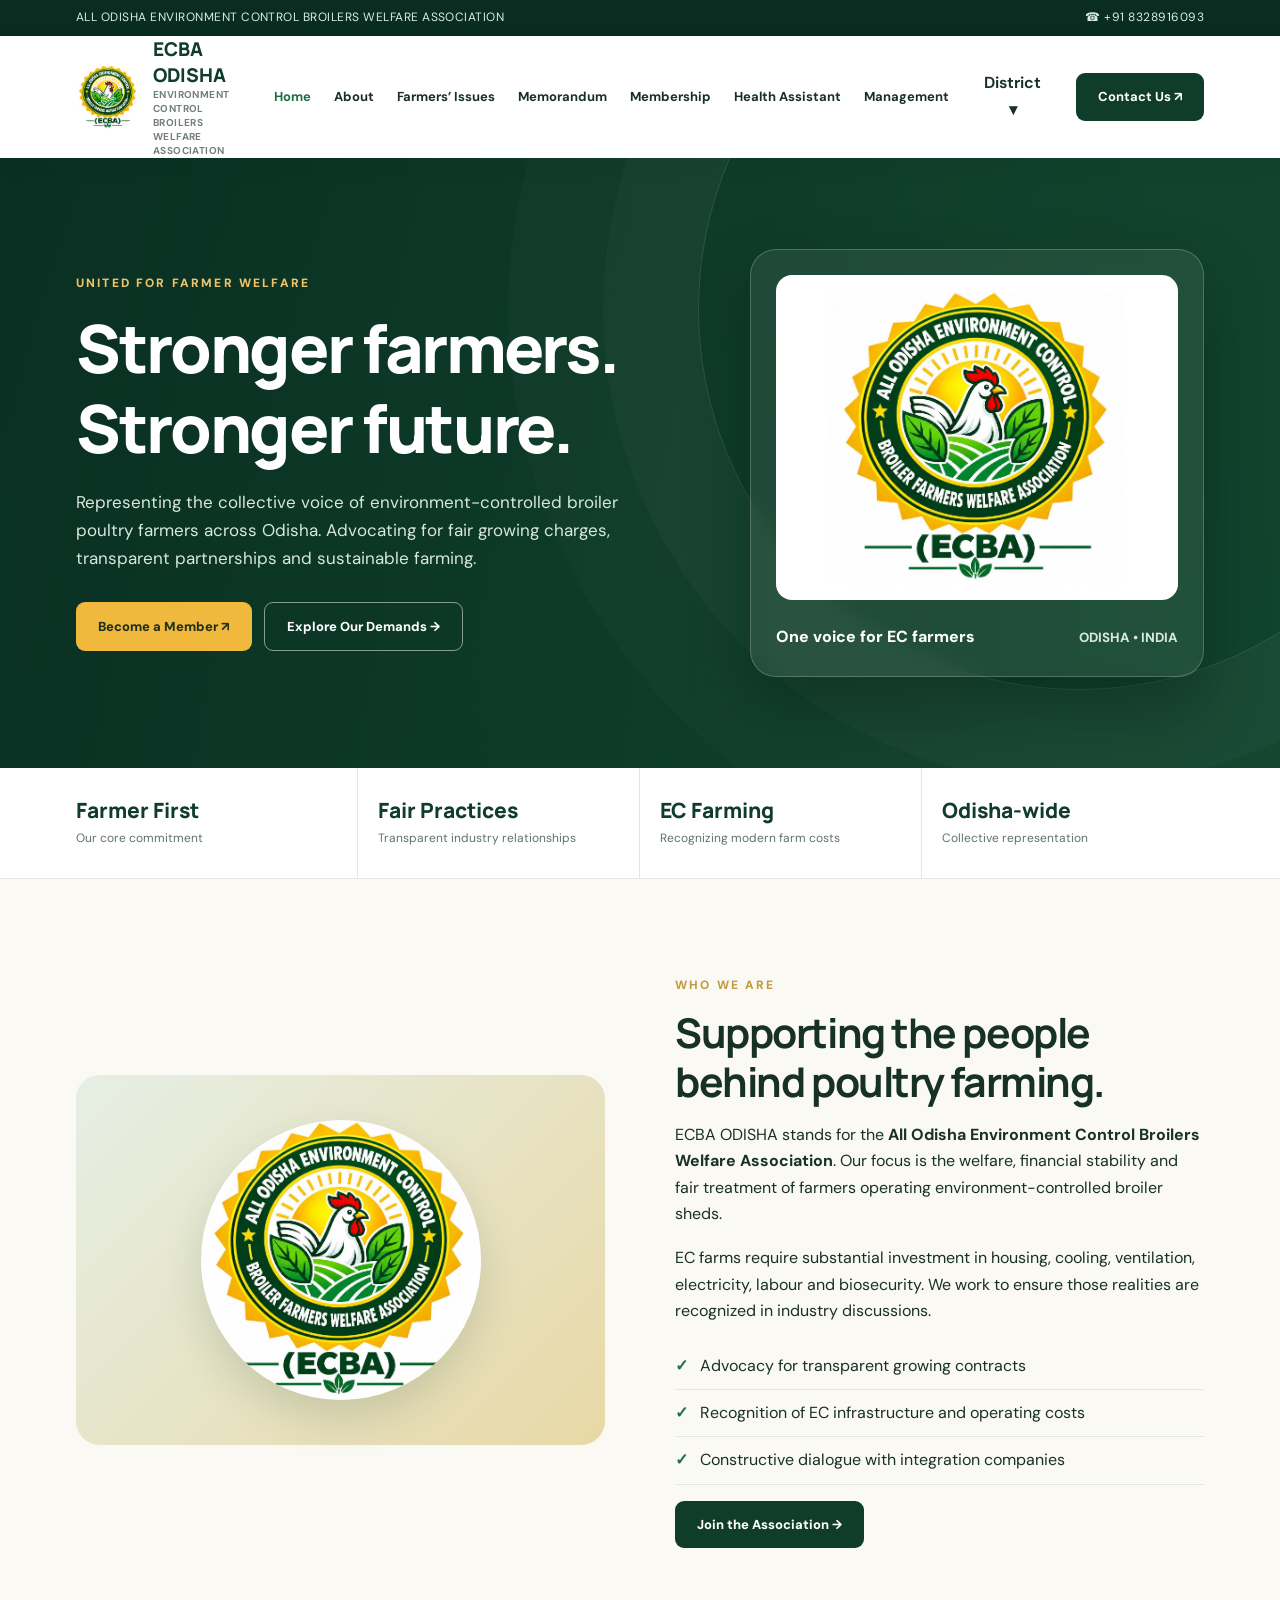
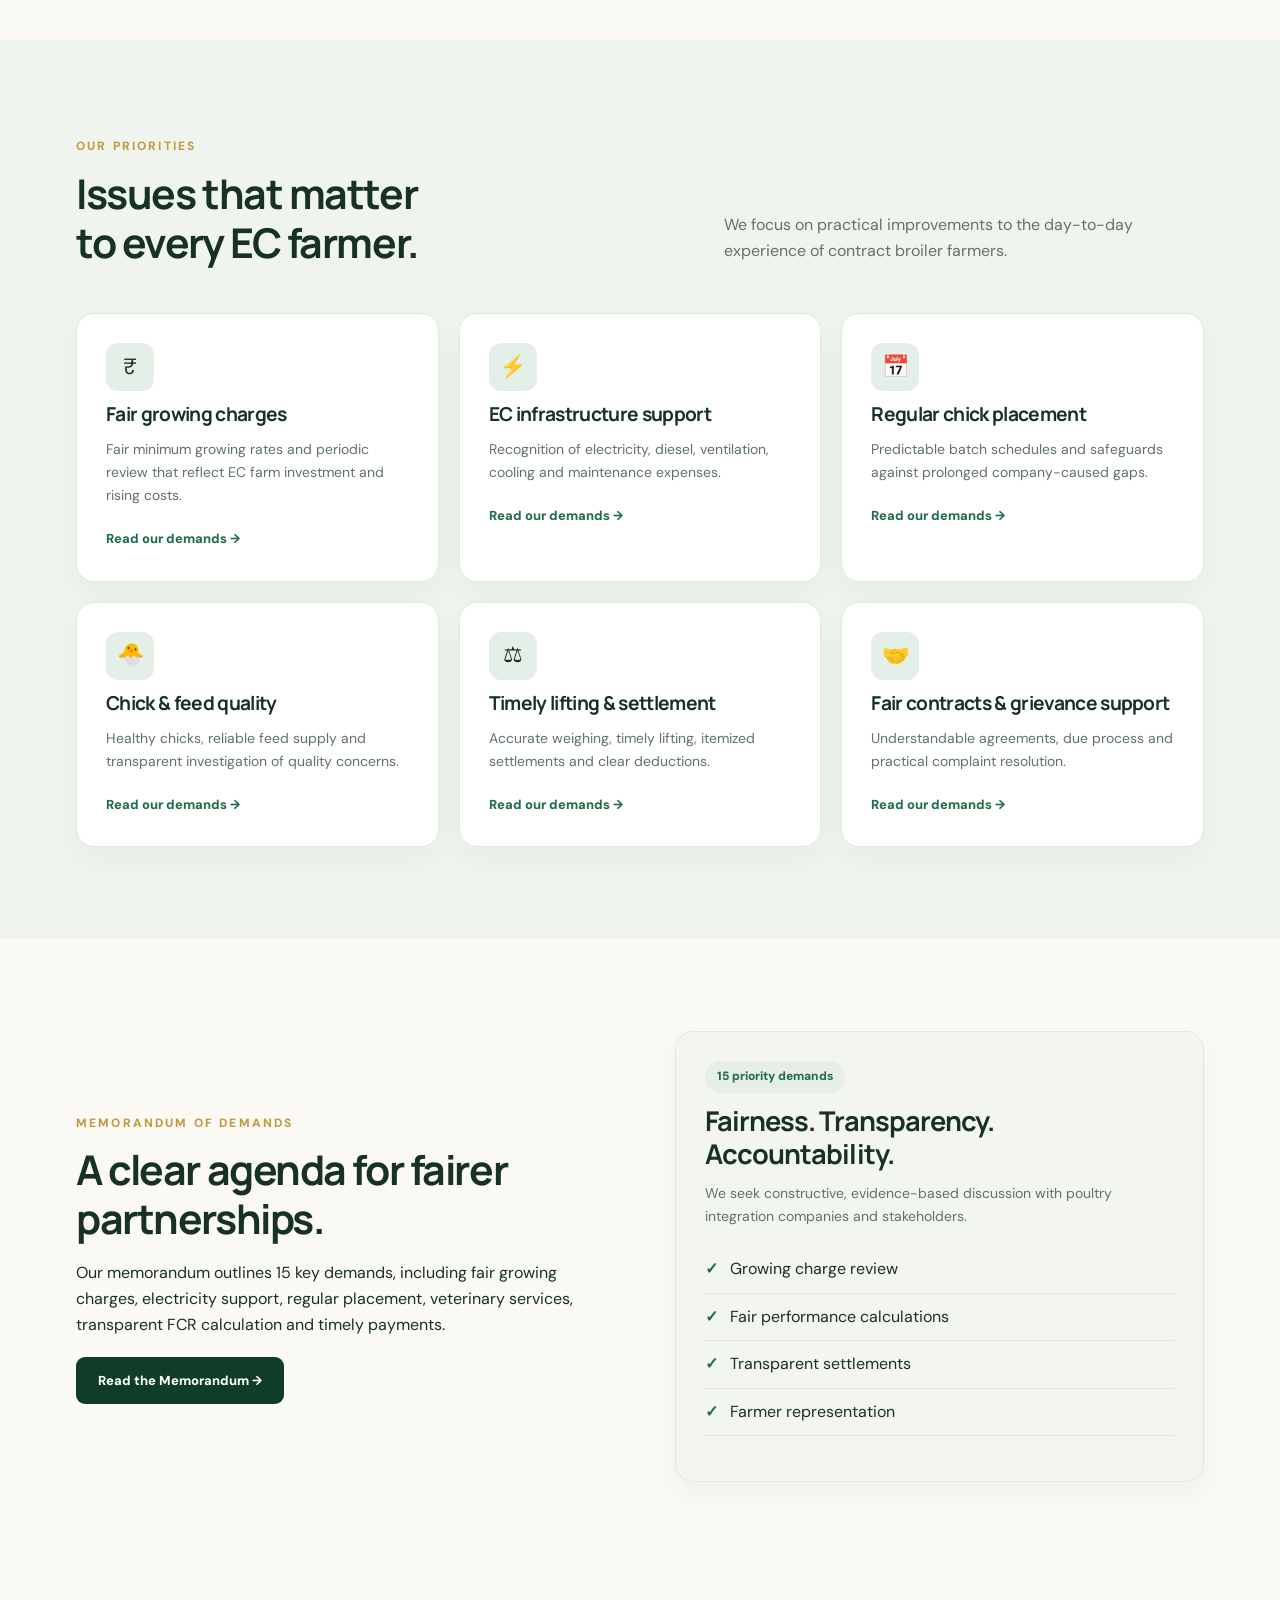
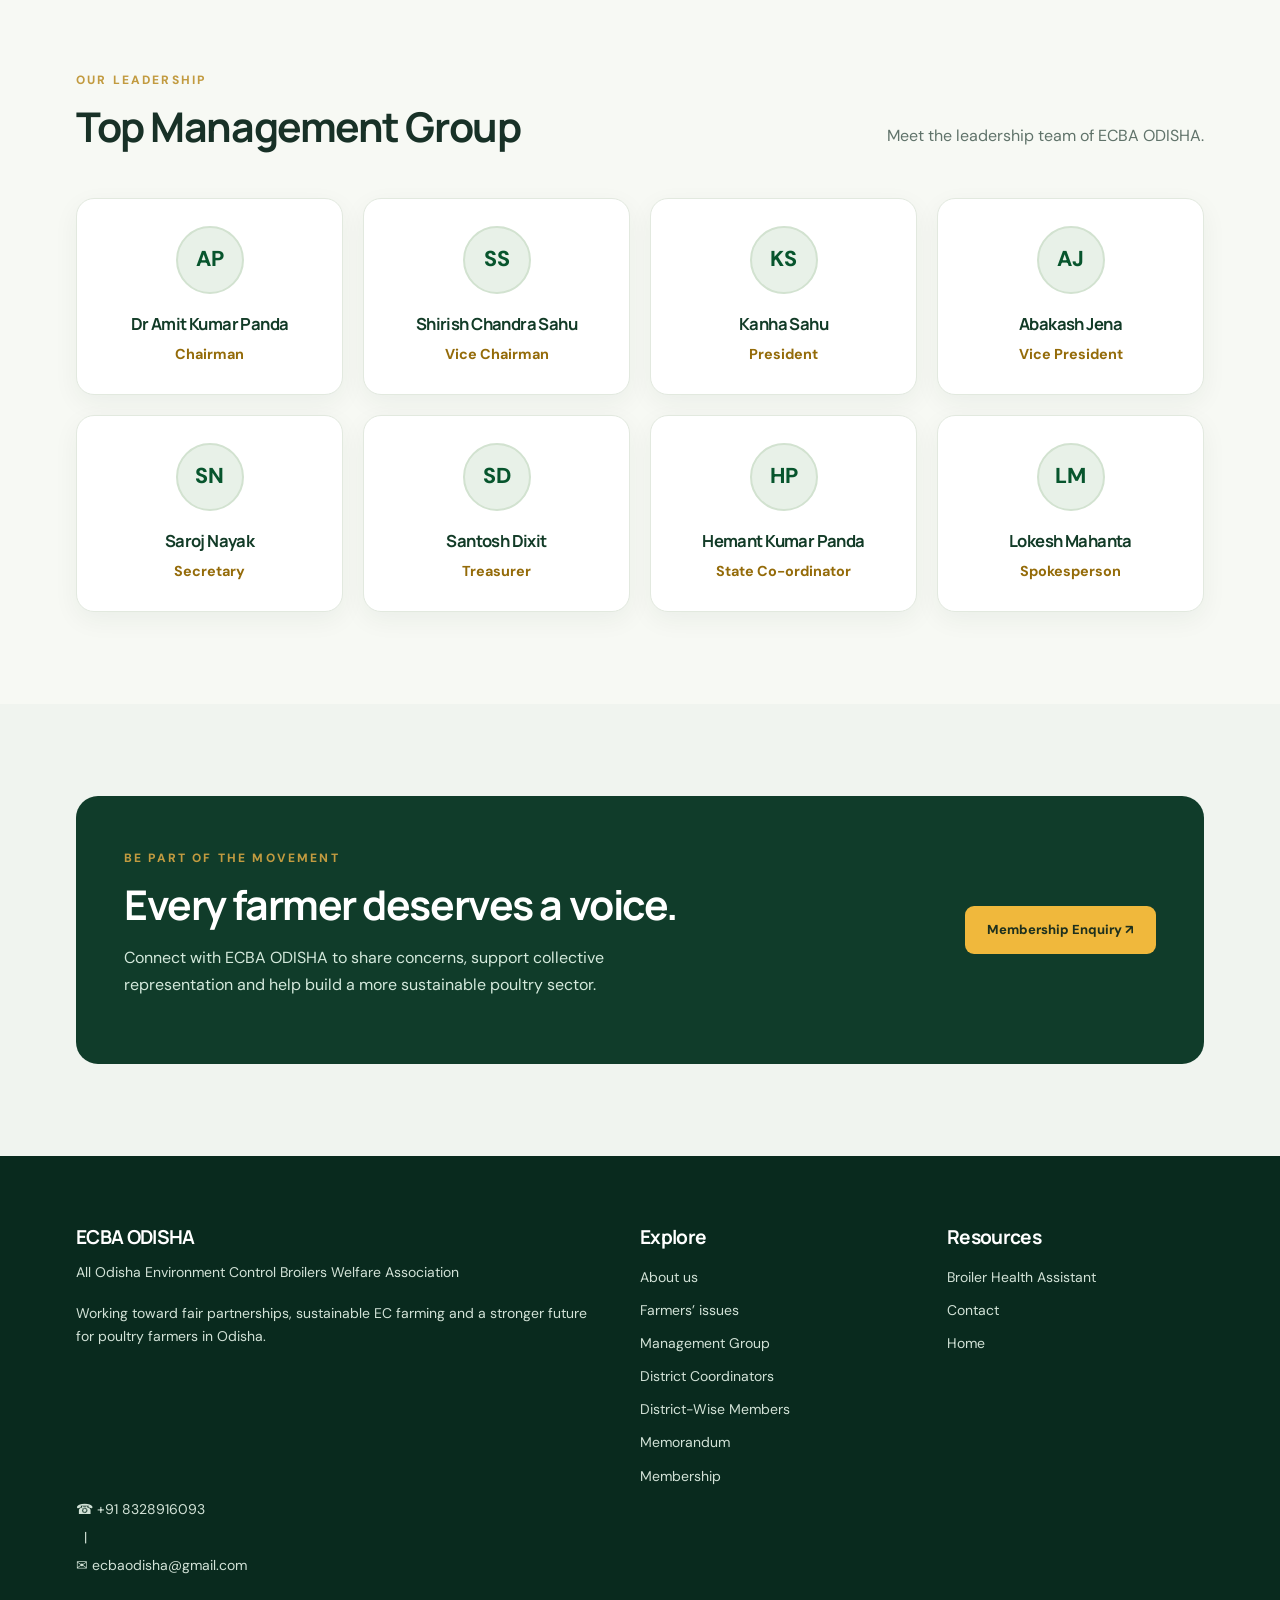
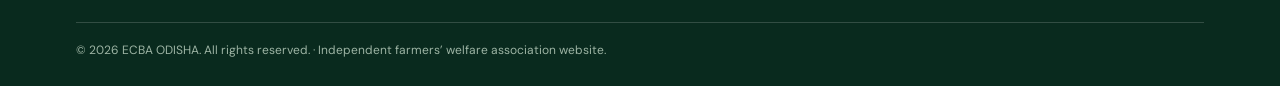
==== index.html @ 02a5a11f "Add files via upload" ====
<!DOCTYPE html><html lang="en"><head><meta charset="UTF-8"><meta name="viewport" content="width=device-width,initial-scale=1"><meta name="description" content="ECBA ODISHA – All Odisha Environment Control Broilers Welfare Association. Supporting environment-controlled broiler farmers across Odisha."><title>Home | ECBA ODISHA</title><link rel="icon" href="ecba-logo.jpg"><link rel="stylesheet" href="style.css"></head><body><div class="topbar"><div class="container"><span>ALL ODISHA ENVIRONMENT CONTROL BROILERS WELFARE ASSOCIATION</span><a href="tel:+918328916093" style="color:inherit;text-decoration:none">☎ +91 8328916093</a></div></div><header class="nav"><div class="container navinner"><a class="brand" href="index.html"><img src="ecba-logo.jpg" alt="ECBA ODISHA official logo"><span><b>ECBA ODISHA</b><small>ENVIRONMENT CONTROL BROILERS<br>WELFARE ASSOCIATION</small></span></a><button class="menu-btn" aria-label="Toggle navigation" aria-expanded="false" onclick="toggleMenu(this)">☰</button><nav class="links" id="navlinks"><a class="active" href="index.html">Home</a><a class="" href="index.html#about">About</a><a class="" href="index.html#issues">Farmers’ Issues</a><a class="" href="memorandum.html">Memorandum</a><a class="" href="member.html">Membership</a><a class="" href="health.html">Health Assistant</a><a href="index.html#management">Management</a><div class="district-menu"><button type="button" class="district-toggle" aria-expanded="false" onclick="this.setAttribute('aria-expanded',this.getAttribute('aria-expanded')==='true'?'false':'true')">District ▾</button><div class="district-submenu"><a href="district-coordinators.html">District Coordinators</a><a href="district-members.html">District-Wise Members</a></div></div><a class="btn btn-green" href="contact.html">Contact Us ↗</a></nav></div></header><main><div class="hero"><div class="container hero-grid"><div><div class="eyebrow">UNITED FOR FARMER WELFARE</div><h1>Stronger farmers.<br>Stronger future.</h1><p>Representing the collective voice of environment-controlled broiler poultry farmers across Odisha. Advocating for fair growing charges, transparent partnerships and sustainable farming.</p><div class="actions"><a class="btn btn-gold" href="member.html">Become a Member ↗</a><a class="btn btn-outline" href="memorandum.html">Explore Our Demands →</a></div></div><div class="hero-card"><img src="ecba-logo.jpg" alt="Official ECBA ODISHA association emblem"><div class="caption"><span>One voice for EC farmers</span><small>ODISHA • INDIA</small></div></div></div></div><div class="stats"><div class="container statsgrid"><div class="stat"><strong>Farmer First</strong><span>Our core commitment</span></div><div class="stat"><strong>Fair Practices</strong><span>Transparent industry relationships</span></div><div class="stat"><strong>EC Farming</strong><span>Recognizing modern farm costs</span></div><div class="stat"><strong>Odisha-wide</strong><span>Collective representation</span></div></div></div><section id="about"><div class="container split"><div class="photo-block"><img src="ecba-logo.jpg" alt="ECBA ODISHA official emblem"></div><div><span class="eyebrow">WHO WE ARE</span><h2>Supporting the people behind poultry farming.</h2><p>ECBA ODISHA stands for the <b>All Odisha Environment Control Broilers Welfare Association</b>. Our focus is the welfare, financial stability and fair treatment of farmers operating environment-controlled broiler sheds.</p><p>EC farms require substantial investment in housing, cooling, ventilation, electricity, labour and biosecurity. We work to ensure those realities are recognized in industry discussions.</p><ul class="checks"><li>Advocacy for transparent growing contracts</li><li>Recognition of EC infrastructure and operating costs</li><li>Constructive dialogue with integration companies</li></ul><a href="member.html" class="btn btn-green">Join the Association →</a></div></div></section><section class="tint" id="issues"><div class="container"><div class="sectionhead"><div><span class="eyebrow">OUR PRIORITIES</span><h2>Issues that matter<br>to every EC farmer.</h2></div><p>We focus on practical improvements to the day-to-day experience of contract broiler farmers.</p></div><div class="grid3"><article class="card"><span class="icon">₹</span><h3>Fair growing charges</h3><p>Fair minimum growing rates and periodic review that reflect EC farm investment and rising costs.</p><a href="memorandum.html">Read our demands →</a></article><article class="card"><span class="icon">⚡</span><h3>EC infrastructure support</h3><p>Recognition of electricity, diesel, ventilation, cooling and maintenance expenses.</p><a href="memorandum.html">Read our demands →</a></article><article class="card"><span class="icon">📅</span><h3>Regular chick placement</h3><p>Predictable batch schedules and safeguards against prolonged company-caused gaps.</p><a href="memorandum.html">Read our demands →</a></article><article class="card"><span class="icon">🐣</span><h3>Chick & feed quality</h3><p>Healthy chicks, reliable feed supply and transparent investigation of quality concerns.</p><a href="memorandum.html">Read our demands →</a></article><article class="card"><span class="icon">⚖</span><h3>Timely lifting & settlement</h3><p>Accurate weighing, timely lifting, itemized settlements and clear deductions.</p><a href="memorandum.html">Read our demands →</a></article><article class="card"><span class="icon">🤝</span><h3>Fair contracts & grievance support</h3><p>Understandable agreements, due process and practical complaint resolution.</p><a href="memorandum.html">Read our demands →</a></article></div></div></section><section><div class="container split"><div><span class="eyebrow">MEMORANDUM OF DEMANDS</span><h2>A clear agenda for fairer partnerships.</h2><p>Our memorandum outlines 15 key demands, including fair growing charges, electricity support, regular placement, veterinary services, transparent FCR calculation and timely payments.</p><a href="memorandum.html" class="btn btn-green">Read the Memorandum →</a></div><div class="card" style="background:#f3f6ee"><span class="pill">15 priority demands</span><h3 style="font-size:1.7rem">Fairness. Transparency. Accountability.</h3><p>We seek constructive, evidence-based discussion with poultry integration companies and stakeholders.</p><ul class="checks"><li>Growing charge review</li><li>Fair performance calculations</li><li>Transparent settlements</li><li>Farmer representation</li></ul></div></div></section><section id="management" class="management-section"><div class="container"><div class="sectionhead"><div><span class="eyebrow">OUR LEADERSHIP</span><h2>Top Management Group</h2></div><p>Meet the leadership team of ECBA ODISHA.</p></div><div class="management-grid"><article class="leader-card"><div class="leader-avatar" aria-hidden="true">AP</div><h3>Dr Amit Kumar Panda</h3><p>Chairman</p></article><article class="leader-card"><div class="leader-avatar" aria-hidden="true">SS</div><h3>Shirish Chandra Sahu</h3><p>Vice Chairman</p></article><article class="leader-card"><div class="leader-avatar" aria-hidden="true">KS</div><h3>Kanha Sahu</h3><p>President</p></article><article class="leader-card"><div class="leader-avatar" aria-hidden="true">AJ</div><h3>Abakash Jena</h3><p>Vice President</p></article><article class="leader-card"><div class="leader-avatar" aria-hidden="true">SN</div><h3>Saroj Nayak</h3><p>Secretary</p></article><article class="leader-card"><div class="leader-avatar" aria-hidden="true">SD</div><h3>Santosh Dixit</h3><p>Treasurer</p></article><article class="leader-card"><div class="leader-avatar" aria-hidden="true">HP</div><h3>Hemant Kumar Panda</h3><p>State Co-ordinator</p></article><article class="leader-card"><div class="leader-avatar" aria-hidden="true">LM</div><h3>Lokesh Mahanta</h3><p>Spokesperson</p></article></div></div></section><section class="tint"><div class="container"><div class="banner"><div><span class="eyebrow">BE PART OF THE MOVEMENT</span><h2>Every farmer deserves a voice.</h2><p>Connect with ECBA ODISHA to share concerns, support collective representation and help build a more sustainable poultry sector.</p></div><a class="btn btn-gold" href="member.html">Membership Enquiry ↗</a></div></div></section></main><footer class="footer"><div class="container"><div class="footergrid"><div><h3>ECBA ODISHA</h3><p>All Odisha Environment Control Broilers Welfare Association</p><p>Working toward fair partnerships, sustainable EC farming and a stronger future for poultry farmers in Odisha.</p></div><div><h3>Explore</h3><a href="index.html#about">About us</a><a href="index.html#issues">Farmers’ issues</a><a href="index.html#management">Management Group</a><a href="district-coordinators.html">District Coordinators</a><a href="district-members.html">District-Wise Members</a><a href="memorandum.html">Memorandum</a><a href="member.html">Membership</a></div><div><h3>Resources</h3><a href="health.html">Broiler Health Assistant</a><a href="contact.html">Contact</a><a href="index.html">Home</a></div></div><p><a href="tel:+918328916093" style="color:inherit">☎ +91 8328916093</a> &nbsp; | &nbsp; <a href="mailto:ecbaodisha@gmail.com" style="color:inherit">✉ ecbaodisha@gmail.com</a></p><div class="footbottom">© 2026 ECBA ODISHA. All rights reserved. · Independent farmers’ welfare association website.</div></div></footer><script src="script.js"></script></body></html>
---- style.css ----
@import url('https://fonts.googleapis.com/css2?family=DM+Sans:wght@400;500;600;700&family=Manrope:wght@400;500;600;700;800&display=swap');
:root{--forest:#103c2a;--deep:#092d20;--green:#216d48;--lime:#e4f0e7;--gold:#f0b83c;--cream:#faf9f4;--ink:#183127;--muted:#60736a;--border:#e0e8e0;--white:#fff;--radius:18px}*{box-sizing:border-box}html{scroll-behavior:smooth}body{margin:0;color:var(--ink);background:var(--cream);font-family:'DM Sans',sans-serif;line-height:1.65}h1,h2,h3,h4{font-family:Manrope,sans-serif;line-height:1.2;letter-spacing:-.035em}h1{font-size:clamp(2.5rem,5.2vw,4.9rem);margin:14px 0 20px;font-weight:800}h2{font-size:clamp(2rem,3.2vw,3.1rem);margin:10px 0 16px}h3{font-size:1.2rem;margin:12px 0}p{margin:0 0 18px}a{color:inherit;text-decoration:none}button,input,textarea,select{font:inherit}button{cursor:pointer}.container{max-width:1180px;margin:auto;padding:0 26px}.topbar{background:var(--deep);color:#d8eee0;font-size:12px;letter-spacing:.04em}.topbar .container{display:flex;justify-content:space-between;padding-top:8px;padding-bottom:8px;gap:12px}.nav{background:#fff;position:sticky;top:0;z-index:10;box-shadow:0 5px 22px #0e392310}.navinner{display:flex;align-items:center;justify-content:space-between;gap:20px;min-height:86px}.brand{display:flex;align-items:center;gap:13px;min-width:0}.brand img{width:64px;height:64px;object-fit:contain;border-radius:50%}.brand b{display:block;color:var(--forest);font:800 19px Manrope}.brand small{display:block;color:#728178;font-size:10px;line-height:1.4;max-width:240px;font-weight:700;letter-spacing:.04em}.links{display:flex;align-items:center;gap:23px}.links a{font-size:13px;font-weight:700;white-space:nowrap}.links a:hover,.links a.active{color:var(--green)}.btn{border:0;display:inline-flex;align-items:center;justify-content:center;gap:9px;padding:13px 22px;border-radius:9px;font-weight:800;font-size:13px;transition:transform .2s,background .2s}.btn:hover{transform:translateY(-2px)}.btn-gold{background:var(--gold);color:#1e301e}.btn-green{background:var(--forest);color:#fff}.btn-outline{border:1px solid #ffffff80;color:#fff;background:transparent}.btn-light{background:white;color:var(--forest)}.menu-btn{display:none;border:1px solid var(--border);background:#fff;border-radius:8px;padding:7px 11px;font-size:22px}.hero{background:linear-gradient(115deg,#092f22ee,#0e422de8),radial-gradient(circle at 90% 0%,#477d44,#082a20);color:#fff;position:relative;overflow:hidden}.hero:after{content:'';position:absolute;right:-180px;top:-230px;width:760px;height:760px;border:1px solid #ffffff21;border-radius:50%;box-shadow:0 0 0 95px #ffffff06,0 0 0 190px #ffffff04}.hero-grid{display:grid;grid-template-columns:1.15fr .85fr;gap:60px;align-items:center;min-height:610px;padding-top:80px;padding-bottom:80px;position:relative;z-index:1}.eyebrow{font-weight:800;font-size:12px;letter-spacing:.18em;text-transform:uppercase;color:#c29b40}.hero .eyebrow{color:#eec56c}.hero p{color:#d7e8de;max-width:560px;font-size:17px}.actions{display:flex;gap:12px;flex-wrap:wrap;margin-top:30px}.hero-card{background:#ffffff12;border:1px solid #ffffff36;border-radius:26px;padding:25px;backdrop-filter:blur(8px);box-shadow:0 30px 60px #061f1766}.hero-card img{width:100%;height:325px;object-fit:contain;background:#fff;border-radius:16px;padding:15px}.hero-card .caption{display:flex;justify-content:space-between;align-items:center;margin-top:16px;font-weight:800}.hero-card small{color:#d6e8da}.stats{background:#fff;border-bottom:1px solid var(--border)}.statsgrid{display:grid;grid-template-columns:repeat(4,1fr)}.stat{padding:28px 20px;border-right:1px solid var(--border)}.stat:first-child{padding-left:0}.stat:last-child{border:0}.stat strong{display:block;font:800 21px Manrope;color:var(--forest)}.stat span{font-size:12px;color:var(--muted)}section{padding:92px 0}.sectionhead{display:flex;align-items:end;justify-content:space-between;gap:30px;margin-bottom:30px}.sectionhead p{max-width:480px;color:var(--muted)}.grid3{display:grid;grid-template-columns:repeat(3,1fr);gap:20px}.card{background:#fff;border:1px solid var(--border);border-radius:var(--radius);padding:29px;box-shadow:0 12px 30px #0d39210a}.card .icon{display:inline-grid;place-items:center;width:48px;height:48px;background:var(--lime);border-radius:12px;font-size:22px}.card p{color:var(--muted);font-size:14px}.card a{font-weight:800;color:var(--green);font-size:13px}.tint{background:#f0f4ef}.split{display:grid;grid-template-columns:1fr 1fr;align-items:center;gap:70px}.photo-block{background:linear-gradient(135deg,#e6efe5,#e8d8a6);padding:32px;border-radius:24px;min-height:370px;display:grid;place-items:center}.photo-block img{width:280px;max-width:100%;border-radius:50%;box-shadow:0 18px 40px #133c2526}.checks{list-style:none;padding:0}.checks li{padding:10px 0;border-bottom:1px solid var(--border)}.checks li:before{content:'✓';color:var(--green);font-weight:900;margin-right:12px}.banner{background:var(--forest);color:white;border-radius:22px;padding:48px;display:flex;justify-content:space-between;align-items:center;gap:30px}.banner p{color:#d4e9dc;max-width:590px}.page-hero{background:var(--deep);color:white;padding:72px 0}.page-hero h1{font-size:clamp(2.3rem,4vw,3.8rem)}.page-hero p{color:#cbded2;max-width:740px}.form-grid{display:grid;grid-template-columns:repeat(2,1fr);gap:18px}.field{display:flex;flex-direction:column;gap:6px}.field.full{grid-column:1/-1}label{font-size:13px;font-weight:800;color:var(--forest)}input,select,textarea{border:1px solid #cbd9d0;border-radius:9px;background:#fff;padding:12px 13px;width:100%;color:var(--ink)}input:focus,select:focus,textarea:focus{outline:2px solid #a8cfb2;outline-offset:1px}textarea{min-height:130px;resize:vertical}.note{font-size:13px;color:var(--muted);padding:15px;background:#f1f5ee;border-left:3px solid var(--green);border-radius:6px}.footer{background:#092a1e;color:#d2e2d7;padding:58px 0 25px}.footergrid{display:grid;grid-template-columns:2fr 1fr 1fr;gap:50px}.footer h3{color:#fff}.footer a{display:block;padding:5px 0;font-size:14px}.footer p{font-size:14px}.footbottom{border-top:1px solid #ffffff2a;margin-top:40px;padding-top:18px;font-size:12px;color:#9db4a4}.pill{display:inline-block;padding:6px 12px;border-radius:30px;background:#e5efe5;color:var(--green);font-weight:800;font-size:12px}.memorandum-item{border-bottom:1px solid var(--border);padding:20px 0}.memorandum-item h3{margin:0 0 7px}.memorandum-item p{margin:0;color:var(--muted)}.lang-switch{display:flex;gap:8px;margin-bottom:20px}.lang-switch button{border:1px solid var(--border);border-radius:8px;padding:9px 15px;background:white;font-weight:800}.lang-switch button.selected{background:var(--forest);color:white}.answer{padding:22px;background:#eef6ef;border-radius:12px;border-left:4px solid var(--green);margin-top:20px;display:none}.answer.show{display:block}.hidden{display:none!important}@media(max-width:980px){.links{display:none;position:absolute;top:86px;left:0;right:0;background:white;padding:22px 26px;box-shadow:0 20px 30px #0002;flex-direction:column;align-items:stretch}.links.open{display:flex}.menu-btn{display:block}.hero-grid{gap:25px}.hero-card img{height:260px}.grid3{grid-template-columns:repeat(2,1fr)}}@media(max-width:700px){.container{padding:0 19px}.topbar .container{font-size:10px}.brand img{width:52px;height:52px}.brand b{font-size:17px}.brand small{font-size:8px}.navinner{min-height:74px}.links{top:74px}.hero-grid,.split{grid-template-columns:1fr}.hero-grid{padding-top:55px;padding-bottom:55px}.hero-card{max-width:390px}.hero-card img{height:250px}.statsgrid,.grid3,.footergrid,.form-grid{grid-template-columns:1fr}.stat{border-right:0;border-bottom:1px solid var(--border);padding-left:0}.sectionhead{display:block}section{padding:62px 0}.banner{display:block;padding:30px}.banner .btn{margin-top:14px}.field.full{grid-column:auto}.footergrid{gap:20px}}

/* ECBA ODISHA Management Group */
.management-section{background:#f7f9f4}.management-grid{display:grid;grid-template-columns:repeat(4,minmax(0,1fr));gap:20px}.leader-card{background:#fff;border:1px solid #e2e9df;border-radius:18px;padding:27px 17px;text-align:center;box-shadow:0 8px 26px rgba(0,55,28,.055);transition:transform .2s,box-shadow .2s}.leader-card:hover{transform:translateY(-4px);box-shadow:0 14px 32px rgba(0,55,28,.11)}.leader-avatar{height:68px;width:68px;display:grid;place-items:center;margin:0 auto 18px;border-radius:50%;background:#e8f1e8;color:#07552d;font-weight:800;font-size:1.35rem;border:2px solid #d2e2d0}.leader-card h3{font-size:1.04rem;margin:0 0 8px;line-height:1.4;color:#123b27}.leader-card p{margin:0;color:#946b09;font-size:.9rem;font-weight:700}@media(max-width:900px){.management-grid{grid-template-columns:repeat(2,minmax(0,1fr))}}@media(max-width:520px){.management-grid{grid-template-columns:1fr}.leader-card{padding:20px}}

/* District coordinator directory */
.district-intro{display:flex;justify-content:space-between;align-items:end;gap:24px;margin-bottom:26px}.district-intro p{color:var(--muted)}.district-search{min-width:270px}.district-search label{display:block;margin-bottom:8px}.district-table-wrap{overflow-x:auto;background:#fff;border:1px solid var(--border);border-radius:16px;box-shadow:0 12px 30px #0d39210a}.district-table{width:100%;border-collapse:collapse;min-width:630px;text-align:left}.district-table th{background:#eaf1e9;color:var(--forest);font-size:13px;padding:16px 20px}.district-table td{padding:15px 20px;border-top:1px solid var(--border);font-size:14px}.district-table tbody tr:nth-child(even){background:#f9fbf8}.district-table tbody tr:hover{background:#f0f6ef}.district-table tr[hidden]{display:none}.district-call{color:var(--green);font-weight:800;white-space:nowrap}.district-empty{padding:20px}.leader-photo{width:88px;height:88px;object-fit:cover;object-position:center top;border-radius:50%;border:3px solid #d2e2d0;margin:0 auto 14px;display:block}@media(max-width:700px){.district-intro{display:block}.district-search{min-width:0;width:100%}}

/* District navigation */
.district-menu{position:relative;display:flex;align-items:center}.district-toggle{font:inherit;color:inherit;background:transparent;border:0;padding:10px 12px;cursor:pointer;font-weight:650}.district-submenu{display:none;position:absolute;top:100%;left:0;min-width:225px;z-index:100;background:#fff;border:1px solid #d8e5dc;border-radius:12px;box-shadow:0 12px 28px #102b1b26;padding:8px}.district-menu:hover .district-submenu,.district-menu:focus-within .district-submenu,.district-toggle[aria-expanded="true"]+.district-submenu{display:block}.district-submenu a{display:block!important;padding:11px 13px!important;color:#1b4934!important;white-space:nowrap;border-radius:8px}.district-submenu a:hover{background:#edf5ed}.member-table-wrap{overflow-x:auto;width:100%;margin:12px 0 24px}.member-table{width:100%;border-collapse:collapse;min-width:540px;background:#fff}.member-table th{background:#164c34;color:#fff;text-align:left;font-size:.9rem;padding:13px}.member-table td{padding:12px 13px;border-bottom:1px solid #e3eae5}.member-table tbody tr:nth-child(even){background:#f5f8f5}.member-table a{color:#176546;text-decoration:underline}.district-block{border:1px solid #dce8dd;border-radius:15px;background:white;margin:18px 0;overflow:hidden}.district-block summary{padding:18px 22px;cursor:pointer;font-weight:750;font-size:1.15rem;color:#194c33}.district-block summary span{float:right;font-size:.85rem;color:#577263}.district-block[hidden],.member-row[hidden]{display:none}.directory-controls{display:flex;gap:12px;flex-wrap:wrap;margin:25px 0}.directory-controls label{flex:1;min-width:210px;font-weight:650}.directory-controls input,.directory-controls select{display:block;width:100%;padding:12px;border-radius:9px;border:1px solid #b9cec0;margin-top:7px;font:inherit}.directory-meta{display:flex;gap:15px;flex-wrap:wrap;margin:14px 0;color:#24583b;font-weight:750}.directory-note{font-size:.88rem;color:#566b5e;margin-top:20px}@media(max-width:900px){.district-menu{display:block}.district-submenu{position:static;box-shadow:none;border:0;padding-left:15px;background:transparent}.district-toggle{padding:10px}.district-submenu a{white-space:normal}}
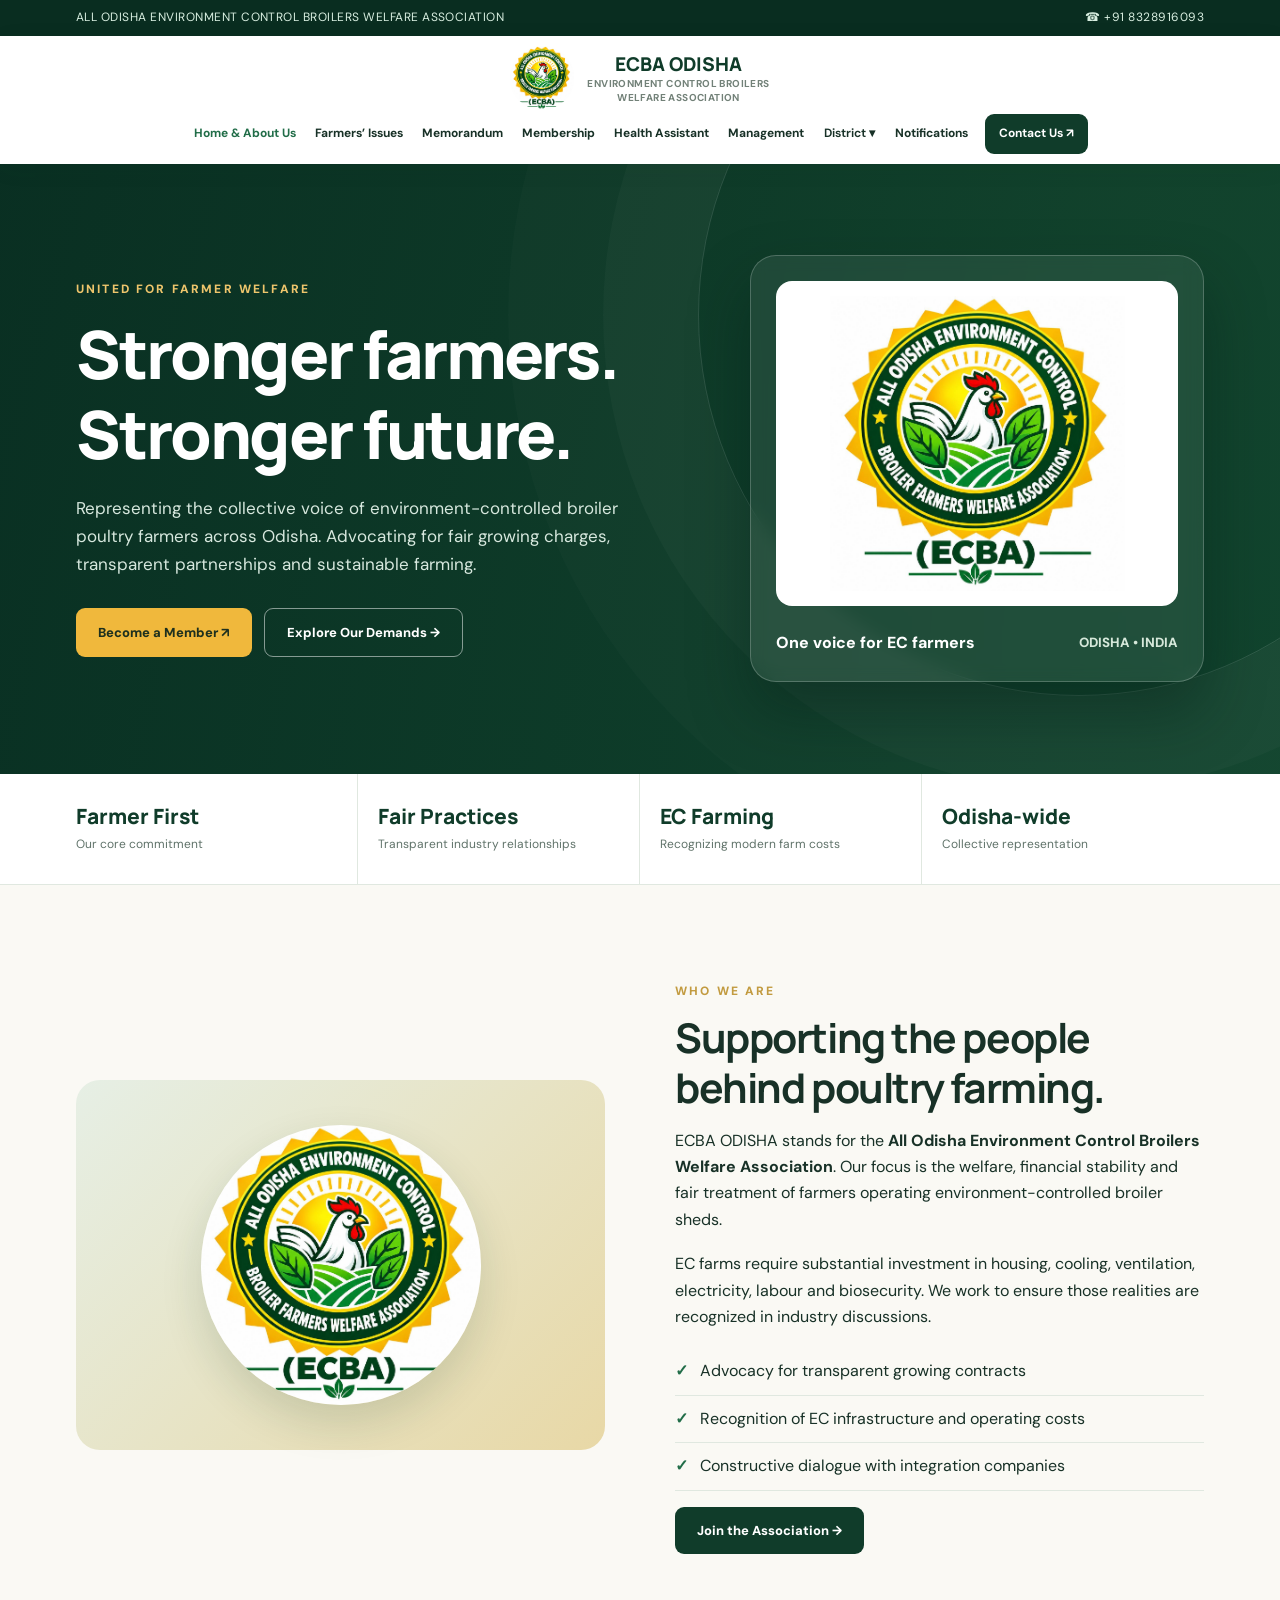
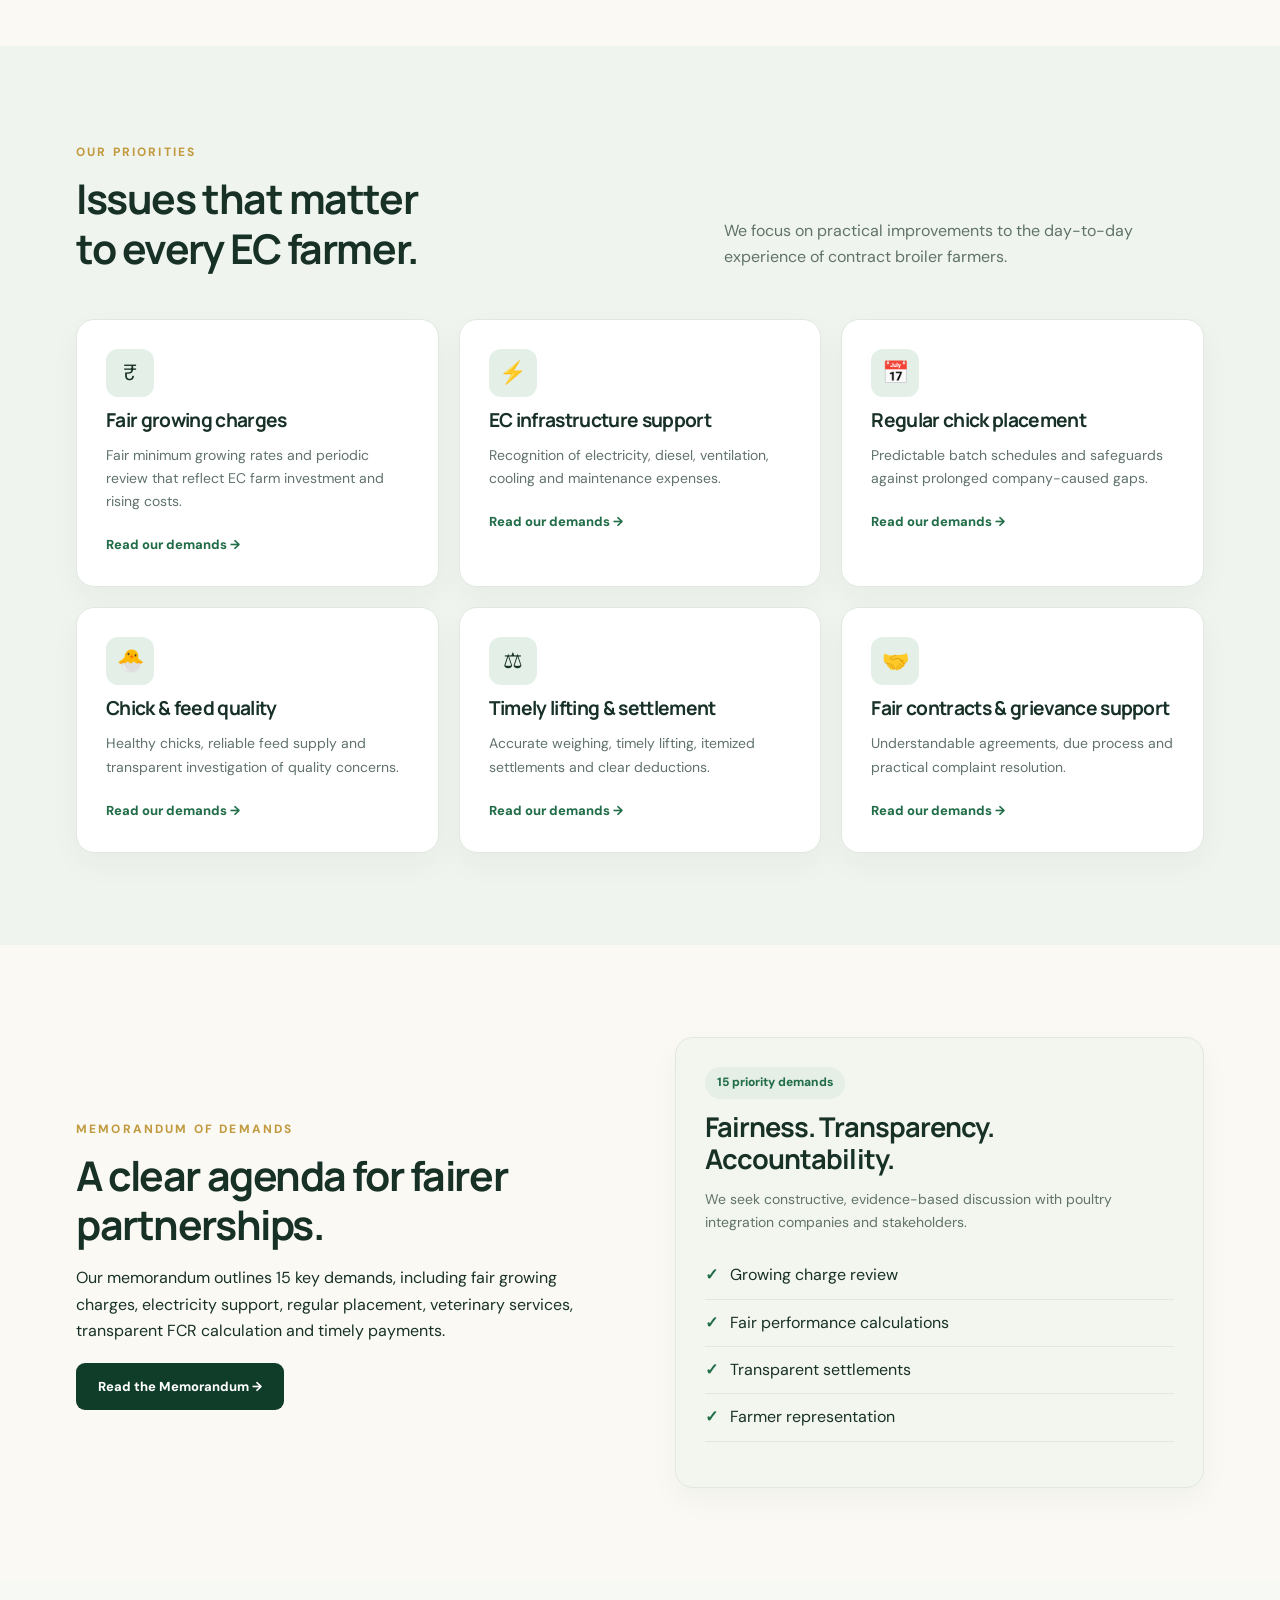
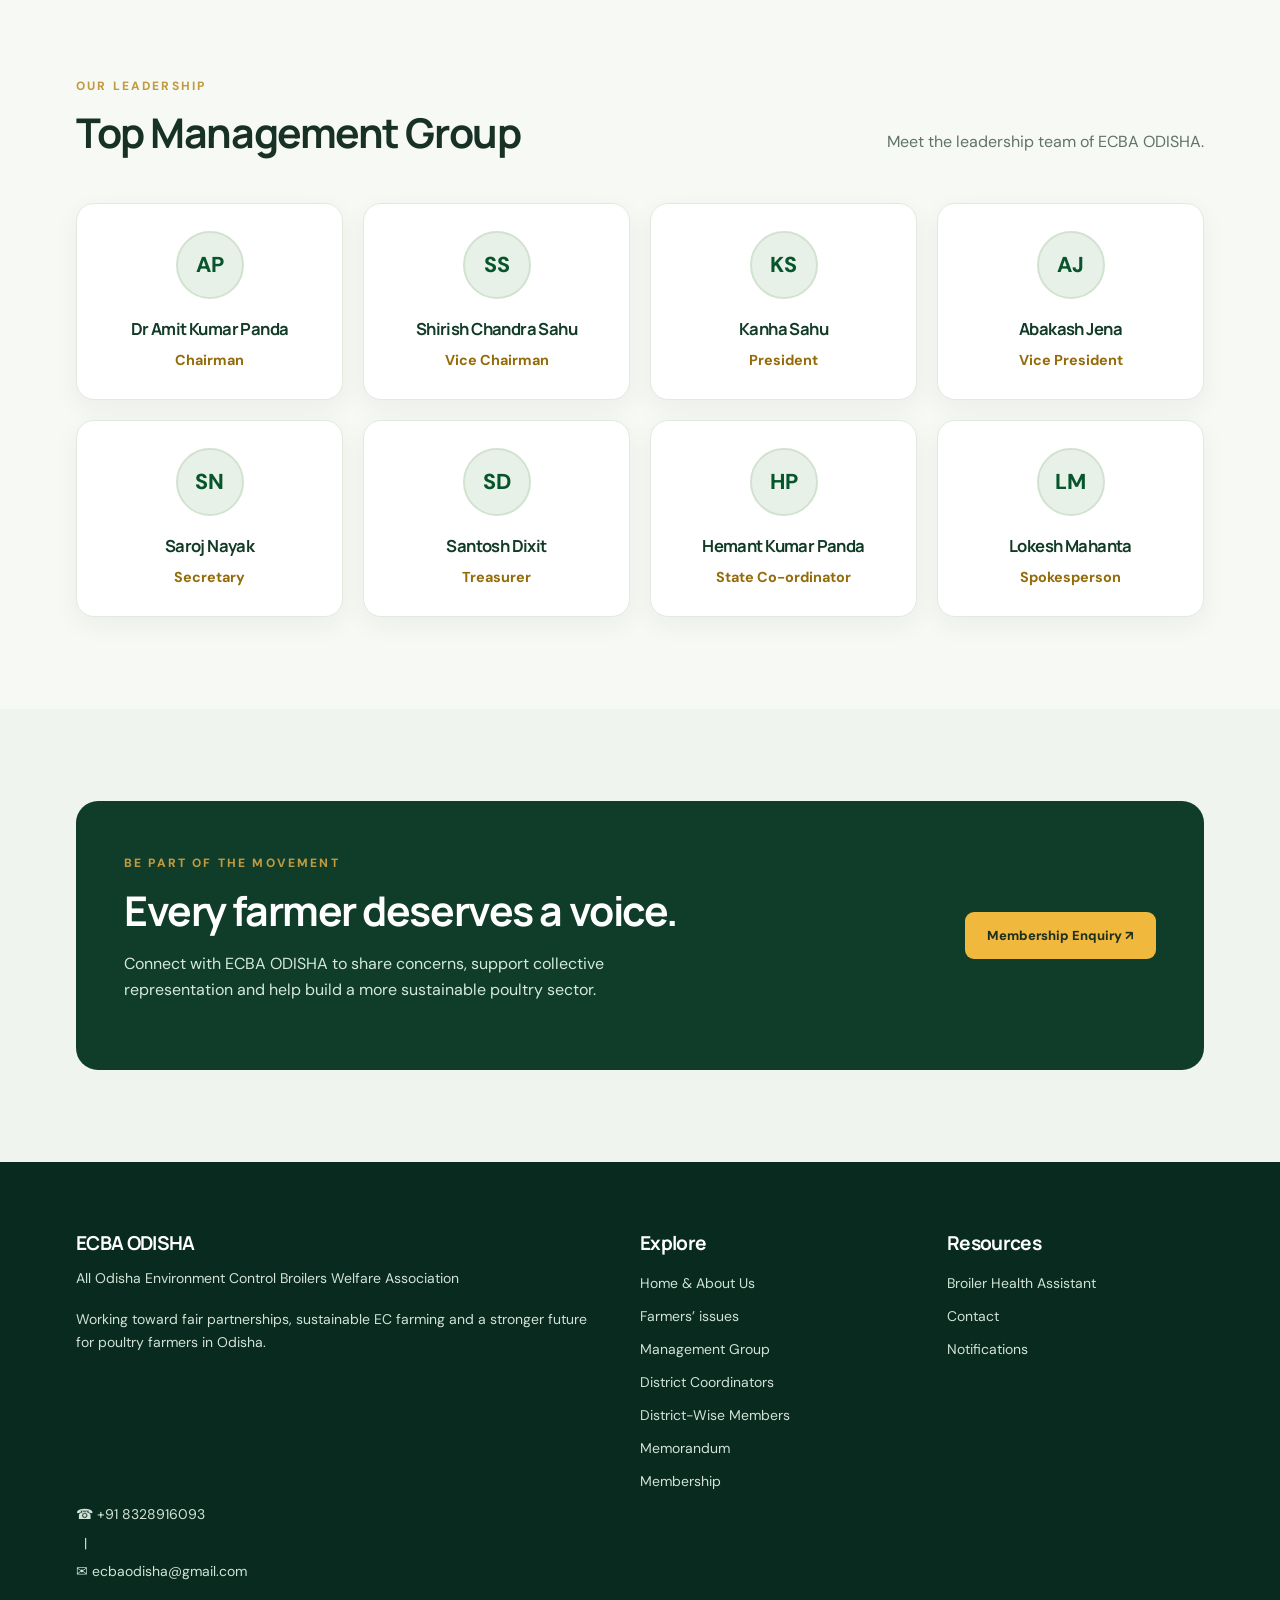
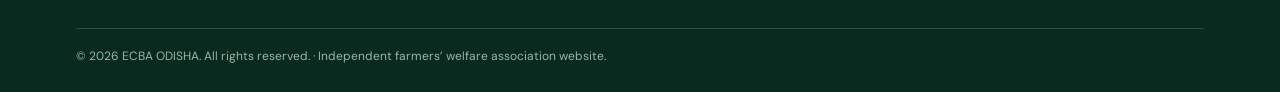
==== commit 8b9d06c8: "Add files via upload" ====
--- a/index.html
+++ b/index.html
@@ -1 +1 @@
-<!DOCTYPE html><html lang="en"><head><meta charset="UTF-8"><meta name="viewport" content="width=device-width,initial-scale=1"><meta name="description" content="ECBA ODISHA – All Odisha Environment Control Broilers Welfare Association. Supporting environment-controlled broiler farmers across Odisha."><title>Home | ECBA ODISHA</title><link rel="icon" href="ecba-logo.jpg"><link rel="stylesheet" href="style.css"></head><body><div class="topbar"><div class="container"><span>ALL ODISHA ENVIRONMENT CONTROL BROILERS WELFARE ASSOCIATION</span><a href="tel:+918328916093" style="color:inherit;text-decoration:none">☎ +91 8328916093</a></div></div><header class="nav"><div class="container navinner"><a class="brand" href="index.html"><img src="ecba-logo.jpg" alt="ECBA ODISHA official logo"><span><b>ECBA ODISHA</b><small>ENVIRONMENT CONTROL BROILERS<br>WELFARE ASSOCIATION</small></span></a><button class="menu-btn" aria-label="Toggle navigation" aria-expanded="false" onclick="toggleMenu(this)">☰</button><nav class="links" id="navlinks"><a class="active" href="index.html">Home</a><a class="" href="index.html#about">About</a><a class="" href="index.html#issues">Farmers’ Issues</a><a class="" href="memorandum.html">Memorandum</a><a class="" href="member.html">Membership</a><a class="" href="health.html">Health Assistant</a><a href="index.html#management">Management</a><div class="district-menu"><button type="button" class="district-toggle" aria-expanded="false" onclick="this.setAttribute('aria-expanded',this.getAttribute('aria-expanded')==='true'?'false':'true')">District ▾</button><div class="district-submenu"><a href="district-coordinators.html">District Coordinators</a><a href="district-members.html">District-Wise Members</a></div></div><a class="btn btn-green" href="contact.html">Contact Us ↗</a></nav></div></header><main><div class="hero"><div class="container hero-grid"><div><div class="eyebrow">UNITED FOR FARMER WELFARE</div><h1>Stronger farmers.<br>Stronger future.</h1><p>Representing the collective voice of environment-controlled broiler poultry farmers across Odisha. Advocating for fair growing charges, transparent partnerships and sustainable farming.</p><div class="actions"><a class="btn btn-gold" href="member.html">Become a Member ↗</a><a class="btn btn-outline" href="memorandum.html">Explore Our Demands →</a></div></div><div class="hero-card"><img src="ecba-logo.jpg" alt="Official ECBA ODISHA association emblem"><div class="caption"><span>One voice for EC farmers</span><small>ODISHA • INDIA</small></div></div></div></div><div class="stats"><div class="container statsgrid"><div class="stat"><strong>Farmer First</strong><span>Our core commitment</span></div><div class="stat"><strong>Fair Practices</strong><span>Transparent industry relationships</span></div><div class="stat"><strong>EC Farming</strong><span>Recognizing modern farm costs</span></div><div class="stat"><strong>Odisha-wide</strong><span>Collective representation</span></div></div></div><section id="about"><div class="container split"><div class="photo-block"><img src="ecba-logo.jpg" alt="ECBA ODISHA official emblem"></div><div><span class="eyebrow">WHO WE ARE</span><h2>Supporting the people behind poultry farming.</h2><p>ECBA ODISHA stands for the <b>All Odisha Environment Control Broilers Welfare Association</b>. Our focus is the welfare, financial stability and fair treatment of farmers operating environment-controlled broiler sheds.</p><p>EC farms require substantial investment in housing, cooling, ventilation, electricity, labour and biosecurity. We work to ensure those realities are recognized in industry discussions.</p><ul class="checks"><li>Advocacy for transparent growing contracts</li><li>Recognition of EC infrastructure and operating costs</li><li>Constructive dialogue with integration companies</li></ul><a href="member.html" class="btn btn-green">Join the Association →</a></div></div></section><section class="tint" id="issues"><div class="container"><div class="sectionhead"><div><span class="eyebrow">OUR PRIORITIES</span><h2>Issues that matter<br>to every EC farmer.</h2></div><p>We focus on practical improvements to the day-to-day experience of contract broiler farmers.</p></div><div class="grid3"><article class="card"><span class="icon">₹</span><h3>Fair growing charges</h3><p>Fair minimum growing rates and periodic review that reflect EC farm investment and rising costs.</p><a href="memorandum.html">Read our demands →</a></article><article class="card"><span class="icon">⚡</span><h3>EC infrastructure support</h3><p>Recognition of electricity, diesel, ventilation, cooling and maintenance expenses.</p><a href="memorandum.html">Read our demands →</a></article><article class="card"><span class="icon">📅</span><h3>Regular chick placement</h3><p>Predictable batch schedules and safeguards against prolonged company-caused gaps.</p><a href="memorandum.html">Read our demands →</a></article><article class="card"><span class="icon">🐣</span><h3>Chick & feed quality</h3><p>Healthy chicks, reliable feed supply and transparent investigation of quality concerns.</p><a href="memorandum.html">Read our demands →</a></article><article class="card"><span class="icon">⚖</span><h3>Timely lifting & settlement</h3><p>Accurate weighing, timely lifting, itemized settlements and clear deductions.</p><a href="memorandum.html">Read our demands →</a></article><article class="card"><span class="icon">🤝</span><h3>Fair contracts & grievance support</h3><p>Understandable agreements, due process and practical complaint resolution.</p><a href="memorandum.html">Read our demands →</a></article></div></div></section><section><div class="container split"><div><span class="eyebrow">MEMORANDUM OF DEMANDS</span><h2>A clear agenda for fairer partnerships.</h2><p>Our memorandum outlines 15 key demands, including fair growing charges, electricity support, regular placement, veterinary services, transparent FCR calculation and timely payments.</p><a href="memorandum.html" class="btn btn-green">Read the Memorandum →</a></div><div class="card" style="background:#f3f6ee"><span class="pill">15 priority demands</span><h3 style="font-size:1.7rem">Fairness. Transparency. Accountability.</h3><p>We seek constructive, evidence-based discussion with poultry integration companies and stakeholders.</p><ul class="checks"><li>Growing charge review</li><li>Fair performance calculations</li><li>Transparent settlements</li><li>Farmer representation</li></ul></div></div></section><section id="management" class="management-section"><div class="container"><div class="sectionhead"><div><span class="eyebrow">OUR LEADERSHIP</span><h2>Top Management Group</h2></div><p>Meet the leadership team of ECBA ODISHA.</p></div><div class="management-grid"><article class="leader-card"><div class="leader-avatar" aria-hidden="true">AP</div><h3>Dr Amit Kumar Panda</h3><p>Chairman</p></article><article class="leader-card"><div class="leader-avatar" aria-hidden="true">SS</div><h3>Shirish Chandra Sahu</h3><p>Vice Chairman</p></article><article class="leader-card"><div class="leader-avatar" aria-hidden="true">KS</div><h3>Kanha Sahu</h3><p>President</p></article><article class="leader-card"><div class="leader-avatar" aria-hidden="true">AJ</div><h3>Abakash Jena</h3><p>Vice President</p></article><article class="leader-card"><div class="leader-avatar" aria-hidden="true">SN</div><h3>Saroj Nayak</h3><p>Secretary</p></article><article class="leader-card"><div class="leader-avatar" aria-hidden="true">SD</div><h3>Santosh Dixit</h3><p>Treasurer</p></article><article class="leader-card"><div class="leader-avatar" aria-hidden="true">HP</div><h3>Hemant Kumar Panda</h3><p>State Co-ordinator</p></article><article class="leader-card"><div class="leader-avatar" aria-hidden="true">LM</div><h3>Lokesh Mahanta</h3><p>Spokesperson</p></article></div></div></section><section class="tint"><div class="container"><div class="banner"><div><span class="eyebrow">BE PART OF THE MOVEMENT</span><h2>Every farmer deserves a voice.</h2><p>Connect with ECBA ODISHA to share concerns, support collective representation and help build a more sustainable poultry sector.</p></div><a class="btn btn-gold" href="member.html">Membership Enquiry ↗</a></div></div></section></main><footer class="footer"><div class="container"><div class="footergrid"><div><h3>ECBA ODISHA</h3><p>All Odisha Environment Control Broilers Welfare Association</p><p>Working toward fair partnerships, sustainable EC farming and a stronger future for poultry farmers in Odisha.</p></div><div><h3>Explore</h3><a href="index.html#about">About us</a><a href="index.html#issues">Farmers’ issues</a><a href="index.html#management">Management Group</a><a href="district-coordinators.html">District Coordinators</a><a href="district-members.html">District-Wise Members</a><a href="memorandum.html">Memorandum</a><a href="member.html">Membership</a></div><div><h3>Resources</h3><a href="health.html">Broiler Health Assistant</a><a href="contact.html">Contact</a><a href="index.html">Home</a></div></div><p><a href="tel:+918328916093" style="color:inherit">☎ +91 8328916093</a> &nbsp; | &nbsp; <a href="mailto:ecbaodisha@gmail.com" style="color:inherit">✉ ecbaodisha@gmail.com</a></p><div class="footbottom">© 2026 ECBA ODISHA. All rights reserved. · Independent farmers’ welfare association website.</div></div></footer><script src="script.js"></script></body></html>+<!DOCTYPE html><html lang="en"><head><meta charset="UTF-8"><meta name="viewport" content="width=device-width,initial-scale=1"><meta name="description" content="ECBA ODISHA – All Odisha Environment Control Broilers Welfare Association. Supporting environment-controlled broiler farmers across Odisha."><title>Home | ECBA ODISHA</title><link rel="icon" href="ecba-logo.jpg"><link rel="stylesheet" href="style.css"></head><body><div class="topbar"><div class="container"><span>ALL ODISHA ENVIRONMENT CONTROL BROILERS WELFARE ASSOCIATION</span><a href="tel:+918328916093" style="color:inherit;text-decoration:none">☎ +91 8328916093</a></div></div><header class="nav"><div class="container navinner"><a class="brand" href="index.html"><img src="ecba-logo.jpg" alt="ECBA ODISHA official logo"><span><b>ECBA ODISHA</b><small>ENVIRONMENT CONTROL BROILERS<br>WELFARE ASSOCIATION</small></span></a><button class="menu-btn" aria-label="Toggle navigation" aria-expanded="false" onclick="toggleMenu(this)">☰</button><nav class="links" id="navlinks"><a class="active" href="index.html">Home &amp; About Us</a><a class="" href="index.html#issues">Farmers’ Issues</a><a class="" href="memorandum.html">Memorandum</a><a class="" href="member.html">Membership</a><a class="" href="health.html">Health Assistant</a><a href="index.html#management">Management</a><div class="district-menu"><button type="button" class="district-toggle" aria-expanded="false" onclick="this.setAttribute('aria-expanded',this.getAttribute('aria-expanded')==='true'?'false':'true')">District ▾</button><div class="district-submenu"><a href="district-coordinators.html">District Coordinators</a><a href="district-members.html">District-Wise Members</a></div></div><a class="" href="notifications.html">Notifications</a><a class="btn btn-green" href="contact.html">Contact Us ↗</a></nav></div></header><main><div class="hero"><div class="container hero-grid"><div><div class="eyebrow">UNITED FOR FARMER WELFARE</div><h1>Stronger farmers.<br>Stronger future.</h1><p>Representing the collective voice of environment-controlled broiler poultry farmers across Odisha. Advocating for fair growing charges, transparent partnerships and sustainable farming.</p><div class="actions"><a class="btn btn-gold" href="member.html">Become a Member ↗</a><a class="btn btn-outline" href="memorandum.html">Explore Our Demands →</a></div></div><div class="hero-card"><img src="ecba-logo.jpg" alt="Official ECBA ODISHA association emblem"><div class="caption"><span>One voice for EC farmers</span><small>ODISHA • INDIA</small></div></div></div></div><div class="stats"><div class="container statsgrid"><div class="stat"><strong>Farmer First</strong><span>Our core commitment</span></div><div class="stat"><strong>Fair Practices</strong><span>Transparent industry relationships</span></div><div class="stat"><strong>EC Farming</strong><span>Recognizing modern farm costs</span></div><div class="stat"><strong>Odisha-wide</strong><span>Collective representation</span></div></div></div><section id="about"><div class="container split"><div class="photo-block"><img src="ecba-logo.jpg" alt="ECBA ODISHA official emblem"></div><div><span class="eyebrow">WHO WE ARE</span><h2>Supporting the people behind poultry farming.</h2><p>ECBA ODISHA stands for the <b>All Odisha Environment Control Broilers Welfare Association</b>. Our focus is the welfare, financial stability and fair treatment of farmers operating environment-controlled broiler sheds.</p><p>EC farms require substantial investment in housing, cooling, ventilation, electricity, labour and biosecurity. We work to ensure those realities are recognized in industry discussions.</p><ul class="checks"><li>Advocacy for transparent growing contracts</li><li>Recognition of EC infrastructure and operating costs</li><li>Constructive dialogue with integration companies</li></ul><a href="member.html" class="btn btn-green">Join the Association →</a></div></div></section><section class="tint" id="issues"><div class="container"><div class="sectionhead"><div><span class="eyebrow">OUR PRIORITIES</span><h2>Issues that matter<br>to every EC farmer.</h2></div><p>We focus on practical improvements to the day-to-day experience of contract broiler farmers.</p></div><div class="grid3"><article class="card"><span class="icon">₹</span><h3>Fair growing charges</h3><p>Fair minimum growing rates and periodic review that reflect EC farm investment and rising costs.</p><a href="memorandum.html">Read our demands →</a></article><article class="card"><span class="icon">⚡</span><h3>EC infrastructure support</h3><p>Recognition of electricity, diesel, ventilation, cooling and maintenance expenses.</p><a href="memorandum.html">Read our demands →</a></article><article class="card"><span class="icon">📅</span><h3>Regular chick placement</h3><p>Predictable batch schedules and safeguards against prolonged company-caused gaps.</p><a href="memorandum.html">Read our demands →</a></article><article class="card"><span class="icon">🐣</span><h3>Chick & feed quality</h3><p>Healthy chicks, reliable feed supply and transparent investigation of quality concerns.</p><a href="memorandum.html">Read our demands →</a></article><article class="card"><span class="icon">⚖</span><h3>Timely lifting & settlement</h3><p>Accurate weighing, timely lifting, itemized settlements and clear deductions.</p><a href="memorandum.html">Read our demands →</a></article><article class="card"><span class="icon">🤝</span><h3>Fair contracts & grievance support</h3><p>Understandable agreements, due process and practical complaint resolution.</p><a href="memorandum.html">Read our demands →</a></article></div></div></section><section><div class="container split"><div><span class="eyebrow">MEMORANDUM OF DEMANDS</span><h2>A clear agenda for fairer partnerships.</h2><p>Our memorandum outlines 15 key demands, including fair growing charges, electricity support, regular placement, veterinary services, transparent FCR calculation and timely payments.</p><a href="memorandum.html" class="btn btn-green">Read the Memorandum →</a></div><div class="card" style="background:#f3f6ee"><span class="pill">15 priority demands</span><h3 style="font-size:1.7rem">Fairness. Transparency. Accountability.</h3><p>We seek constructive, evidence-based discussion with poultry integration companies and stakeholders.</p><ul class="checks"><li>Growing charge review</li><li>Fair performance calculations</li><li>Transparent settlements</li><li>Farmer representation</li></ul></div></div></section><section id="management" class="management-section"><div class="container"><div class="sectionhead"><div><span class="eyebrow">OUR LEADERSHIP</span><h2>Top Management Group</h2></div><p>Meet the leadership team of ECBA ODISHA.</p></div><div class="management-grid"><article class="leader-card"><div class="leader-avatar" aria-hidden="true">AP</div><h3>Dr Amit Kumar Panda</h3><p>Chairman</p></article><article class="leader-card"><div class="leader-avatar" aria-hidden="true">SS</div><h3>Shirish Chandra Sahu</h3><p>Vice Chairman</p></article><article class="leader-card"><div class="leader-avatar" aria-hidden="true">KS</div><h3>Kanha Sahu</h3><p>President</p></article><article class="leader-card"><div class="leader-avatar" aria-hidden="true">AJ</div><h3>Abakash Jena</h3><p>Vice President</p></article><article class="leader-card"><div class="leader-avatar" aria-hidden="true">SN</div><h3>Saroj Nayak</h3><p>Secretary</p></article><article class="leader-card"><div class="leader-avatar" aria-hidden="true">SD</div><h3>Santosh Dixit</h3><p>Treasurer</p></article><article class="leader-card"><div class="leader-avatar" aria-hidden="true">HP</div><h3>Hemant Kumar Panda</h3><p>State Co-ordinator</p></article><article class="leader-card"><div class="leader-avatar" aria-hidden="true">LM</div><h3>Lokesh Mahanta</h3><p>Spokesperson</p></article></div></div></section><section class="tint"><div class="container"><div class="banner"><div><span class="eyebrow">BE PART OF THE MOVEMENT</span><h2>Every farmer deserves a voice.</h2><p>Connect with ECBA ODISHA to share concerns, support collective representation and help build a more sustainable poultry sector.</p></div><a class="btn btn-gold" href="member.html">Membership Enquiry ↗</a></div></div></section></main><footer class="footer"><div class="container"><div class="footergrid"><div><h3>ECBA ODISHA</h3><p>All Odisha Environment Control Broilers Welfare Association</p><p>Working toward fair partnerships, sustainable EC farming and a stronger future for poultry farmers in Odisha.</p></div><div><h3>Explore</h3><a href="index.html">Home &amp; About Us</a><a href="index.html#issues">Farmers’ issues</a><a href="index.html#management">Management Group</a><a href="district-coordinators.html">District Coordinators</a><a href="district-members.html">District-Wise Members</a><a href="memorandum.html">Memorandum</a><a href="member.html">Membership</a></div><div><h3>Resources</h3><a href="health.html">Broiler Health Assistant</a><a href="contact.html">Contact</a><a href="notifications.html">Notifications</a></div></div><p><a href="tel:+918328916093" style="color:inherit">☎ +91 8328916093</a> &nbsp; | &nbsp; <a href="mailto:ecbaodisha@gmail.com" style="color:inherit">✉ ecbaodisha@gmail.com</a></p><div class="footbottom">© 2026 ECBA ODISHA. All rights reserved. · Independent farmers’ welfare association website.</div></div></footer><script src="script.js"></script></body></html>
--- a/style.css
+++ b/style.css
@@ -9,3 +9,26 @@
 
 /* District navigation */
 .district-menu{position:relative;display:flex;align-items:center}.district-toggle{font:inherit;color:inherit;background:transparent;border:0;padding:10px 12px;cursor:pointer;font-weight:650}.district-submenu{display:none;position:absolute;top:100%;left:0;min-width:225px;z-index:100;background:#fff;border:1px solid #d8e5dc;border-radius:12px;box-shadow:0 12px 28px #102b1b26;padding:8px}.district-menu:hover .district-submenu,.district-menu:focus-within .district-submenu,.district-toggle[aria-expanded="true"]+.district-submenu{display:block}.district-submenu a{display:block!important;padding:11px 13px!important;color:#1b4934!important;white-space:nowrap;border-radius:8px}.district-submenu a:hover{background:#edf5ed}.member-table-wrap{overflow-x:auto;width:100%;margin:12px 0 24px}.member-table{width:100%;border-collapse:collapse;min-width:540px;background:#fff}.member-table th{background:#164c34;color:#fff;text-align:left;font-size:.9rem;padding:13px}.member-table td{padding:12px 13px;border-bottom:1px solid #e3eae5}.member-table tbody tr:nth-child(even){background:#f5f8f5}.member-table a{color:#176546;text-decoration:underline}.district-block{border:1px solid #dce8dd;border-radius:15px;background:white;margin:18px 0;overflow:hidden}.district-block summary{padding:18px 22px;cursor:pointer;font-weight:750;font-size:1.15rem;color:#194c33}.district-block summary span{float:right;font-size:.85rem;color:#577263}.district-block[hidden],.member-row[hidden]{display:none}.directory-controls{display:flex;gap:12px;flex-wrap:wrap;margin:25px 0}.directory-controls label{flex:1;min-width:210px;font-weight:650}.directory-controls input,.directory-controls select{display:block;width:100%;padding:12px;border-radius:9px;border:1px solid #b9cec0;margin-top:7px;font:inherit}.directory-meta{display:flex;gap:15px;flex-wrap:wrap;margin:14px 0;color:#24583b;font-weight:750}.directory-note{font-size:.88rem;color:#566b5e;margin-top:20px}@media(max-width:900px){.district-menu{display:block}.district-submenu{position:static;box-shadow:none;border:0;padding-left:15px;background:transparent}.district-toggle{padding:10px}.district-submenu a{white-space:normal}}
+
+
+/* All navigation tabs visible on desktop, without overlapping the brand. */
+@media (min-width: 981px) {
+  .nav .container {max-width: 100%; padding-left: clamp(16px, 2vw, 36px); padding-right: clamp(16px, 2vw, 36px);}
+  .navinner {display:flex; flex-wrap:wrap; justify-content:center; gap:4px 22px; padding-top:10px; padding-bottom:10px;}
+  .brand {flex:1 1 100%; justify-content:center; text-align:center;}
+  .brand small {max-width:none;}
+  .links {display:flex; flex:1 1 100%; justify-content:center; flex-wrap:wrap; gap:4px 15px; position:static; padding:0; box-shadow:none; flex-direction:row; align-items:center;}
+  .links > a {font-size:12px; padding:8px 2px;}
+  .links > .btn {padding:10px 14px;}
+  .district-toggle {font-size:12px; padding:8px 3px;}
+  .menu-btn {display:none;}
+  .district-menu {display:flex;}
+  .district-submenu {position:absolute; top:100%; left:0; background:white; box-shadow:0 12px 28px #102b1b26; border:1px solid #d8e5dc; padding:8px;}
+}
+@media (max-width: 980px) {
+  .navinner {position:relative;}
+  .brand {min-width:0;}
+  .brand span {min-width:0;}
+  .brand small {overflow-wrap:anywhere;}
+  .links {z-index:110;}
+}
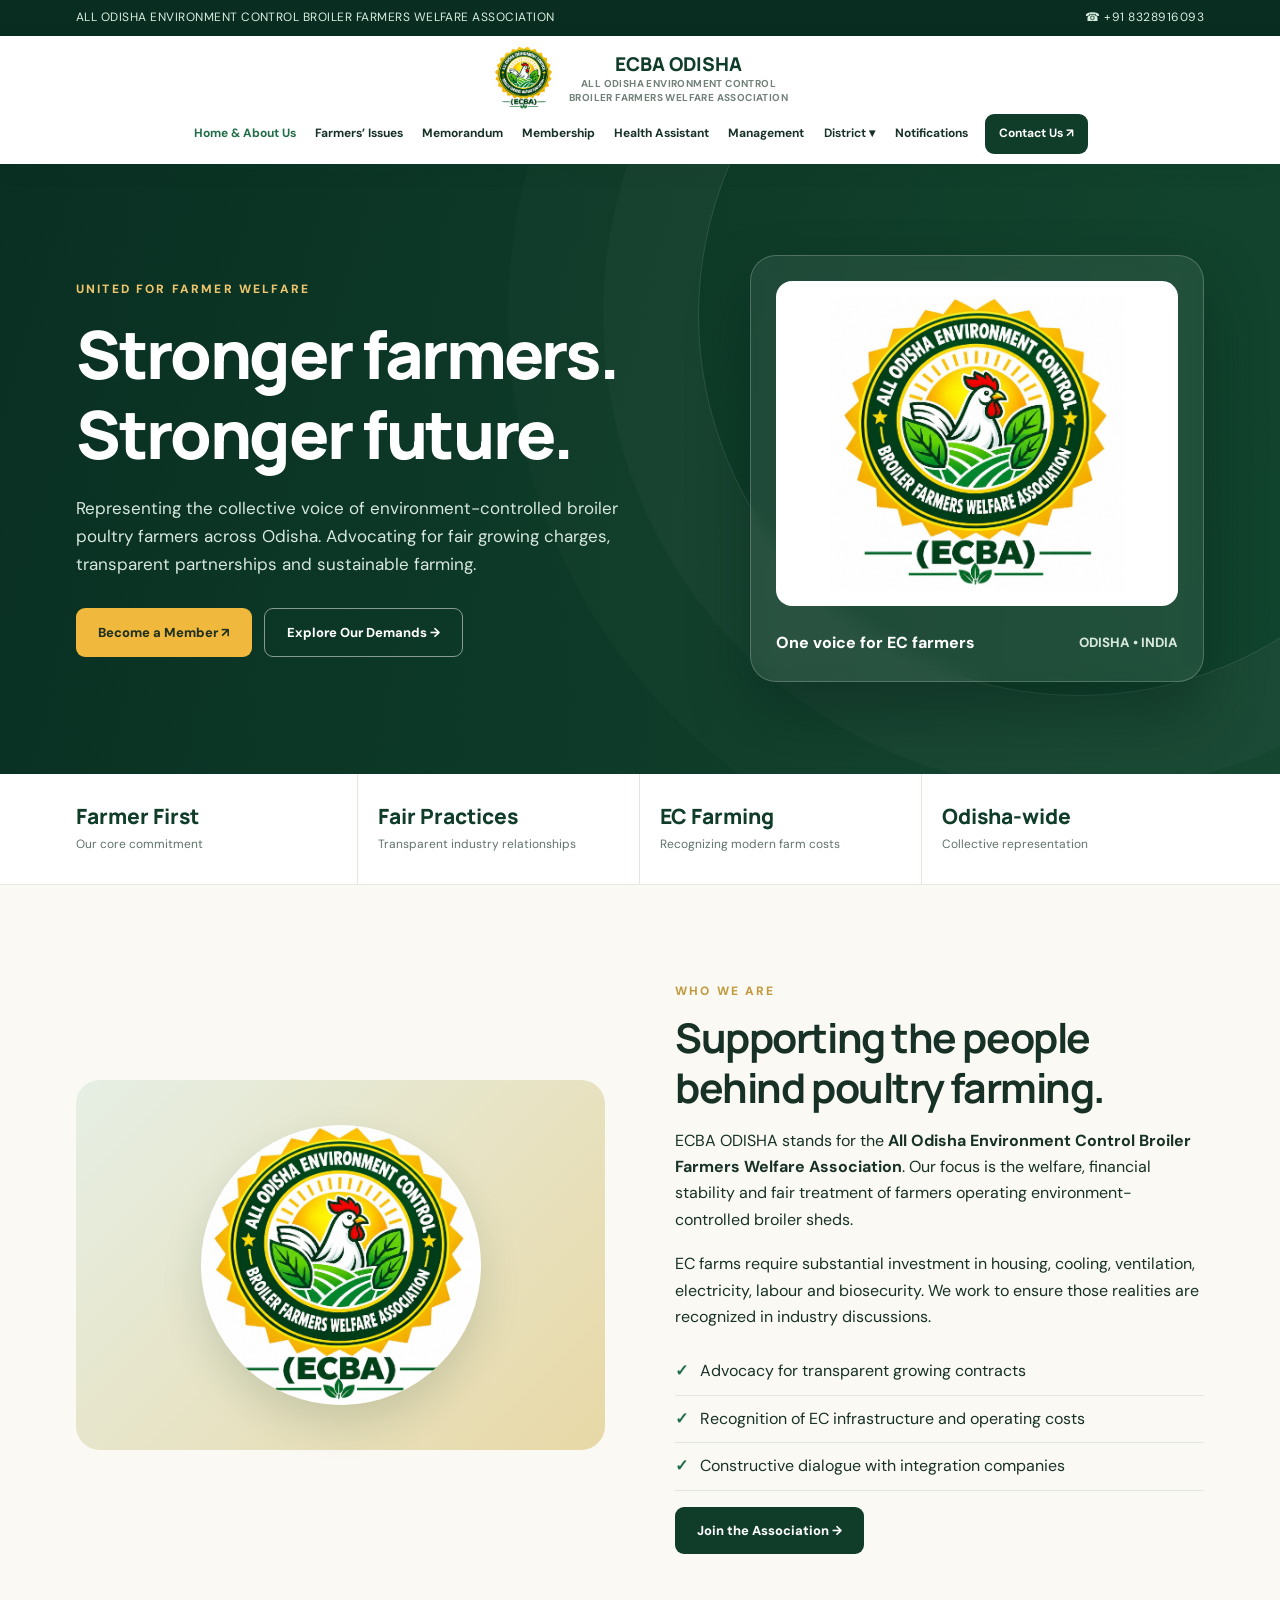
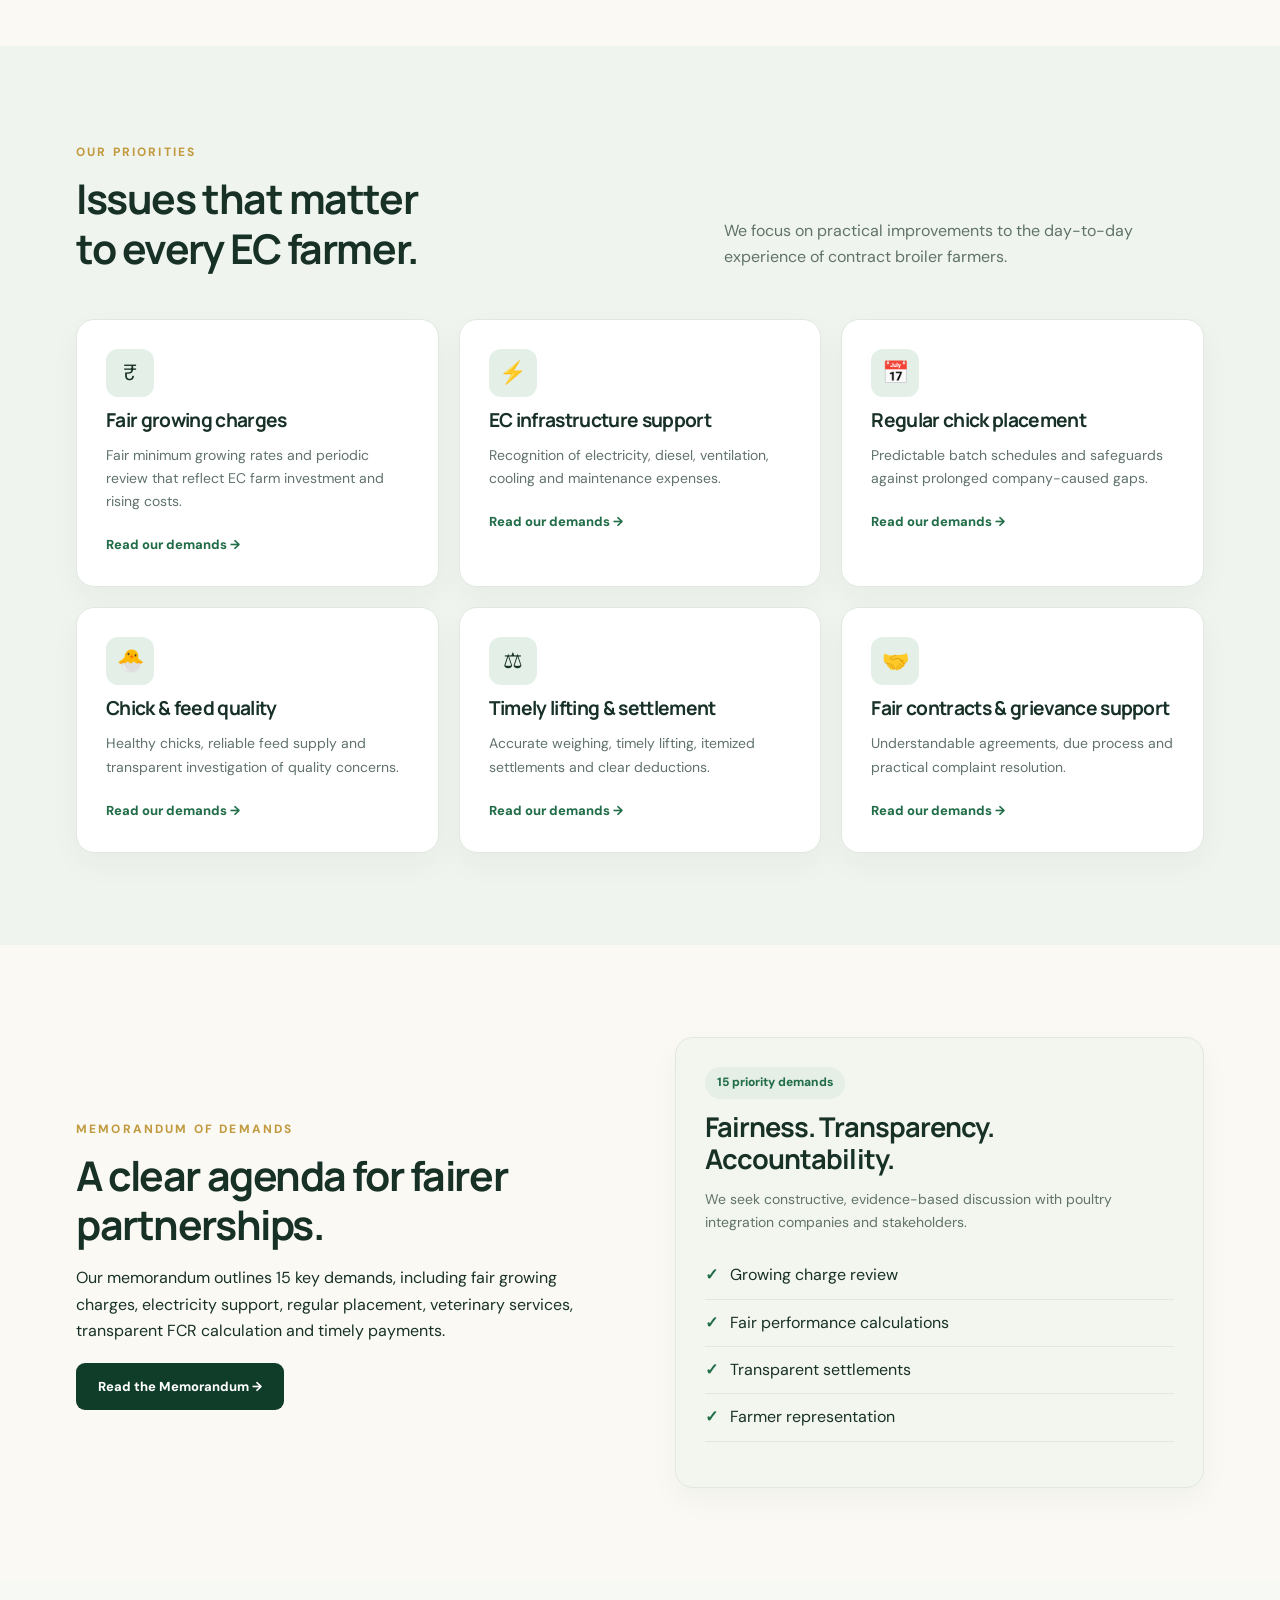
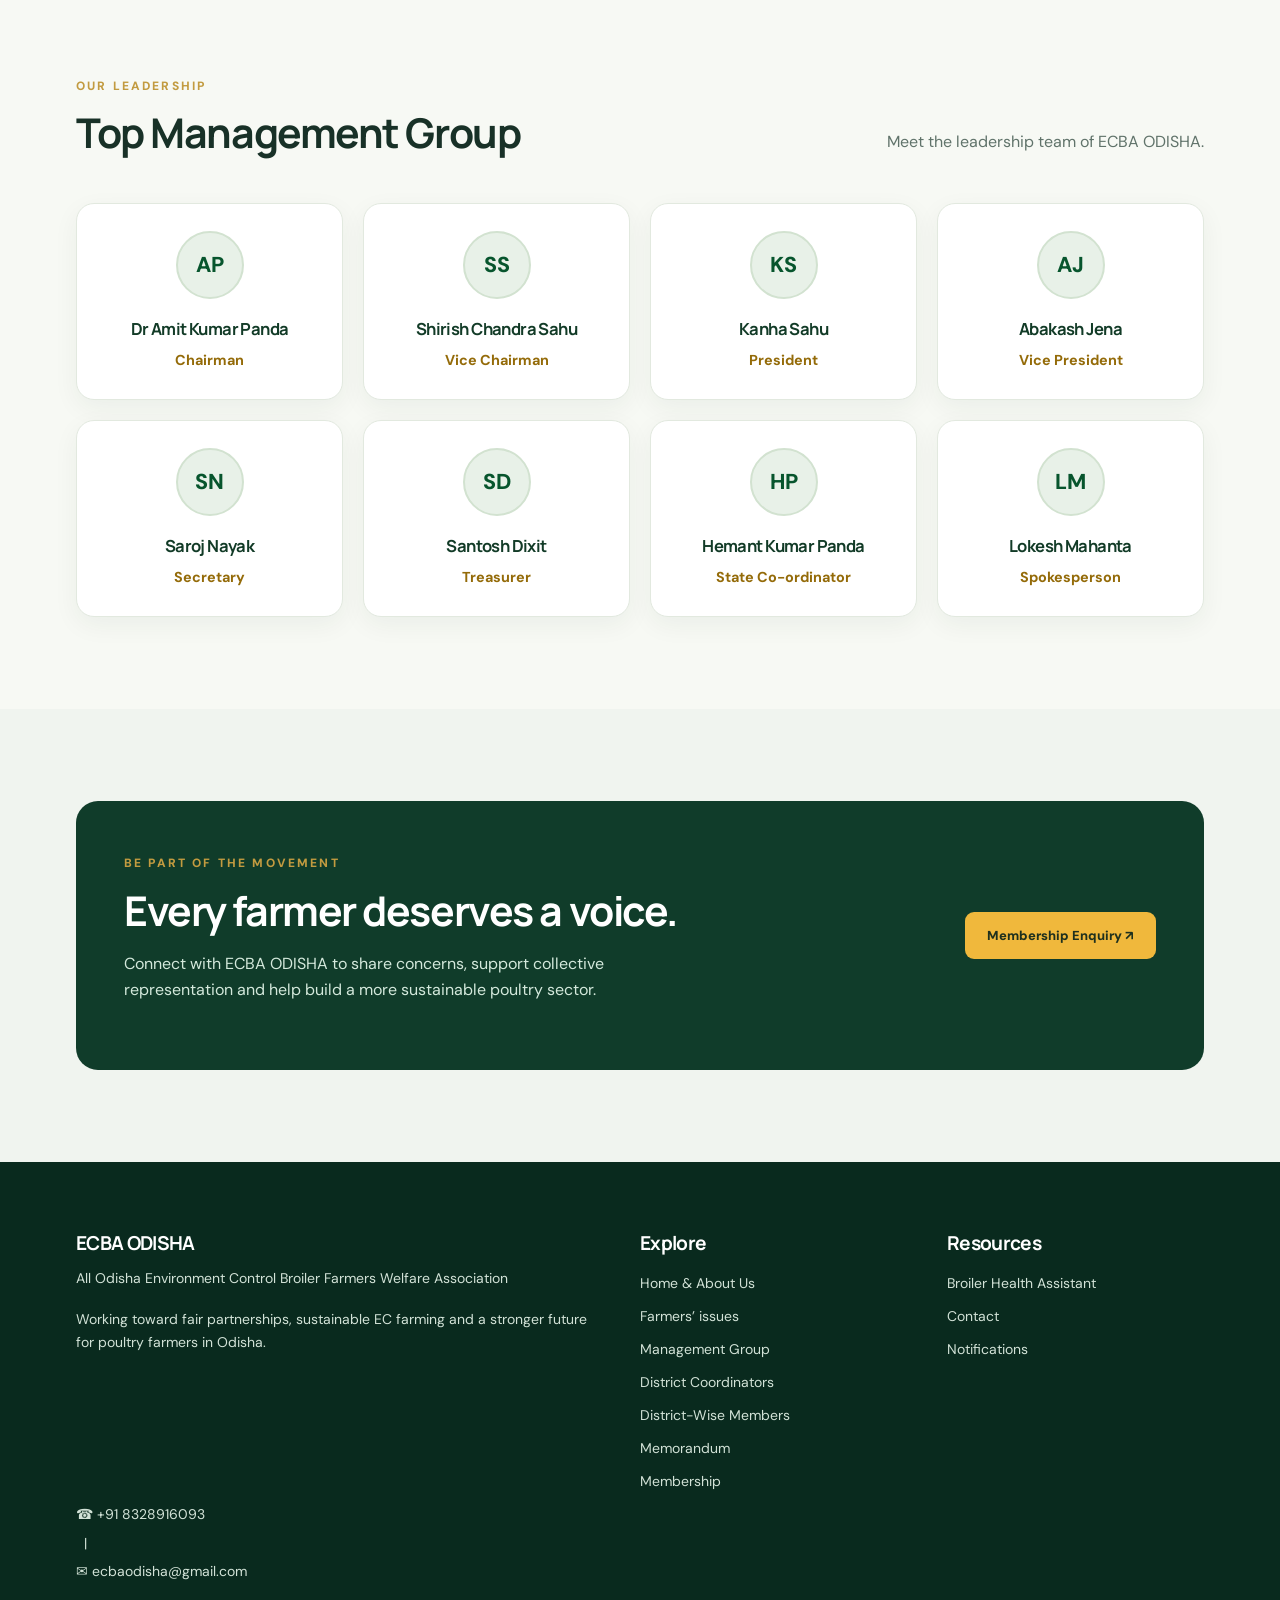
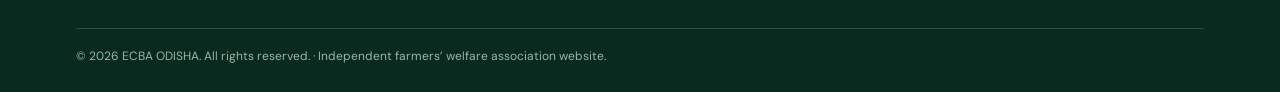
==== commit 4e9441d0: "Add files via upload" ====
--- a/index.html
+++ b/index.html
@@ -1 +1,2 @@
-<!DOCTYPE html><html lang="en"><head><meta charset="UTF-8"><meta name="viewport" content="width=device-width,initial-scale=1"><meta name="description" content="ECBA ODISHA – All Odisha Environment Control Broilers Welfare Association. Supporting environment-controlled broiler farmers across Odisha."><title>Home | ECBA ODISHA</title><link rel="icon" href="ecba-logo.jpg"><link rel="stylesheet" href="style.css"></head><body><div class="topbar"><div class="container"><span>ALL ODISHA ENVIRONMENT CONTROL BROILERS WELFARE ASSOCIATION</span><a href="tel:+918328916093" style="color:inherit;text-decoration:none">☎ +91 8328916093</a></div></div><header class="nav"><div class="container navinner"><a class="brand" href="index.html"><img src="ecba-logo.jpg" alt="ECBA ODISHA official logo"><span><b>ECBA ODISHA</b><small>ENVIRONMENT CONTROL BROILERS<br>WELFARE ASSOCIATION</small></span></a><button class="menu-btn" aria-label="Toggle navigation" aria-expanded="false" onclick="toggleMenu(this)">☰</button><nav class="links" id="navlinks"><a class="active" href="index.html">Home &amp; About Us</a><a class="" href="index.html#issues">Farmers’ Issues</a><a class="" href="memorandum.html">Memorandum</a><a class="" href="member.html">Membership</a><a class="" href="health.html">Health Assistant</a><a href="index.html#management">Management</a><div class="district-menu"><button type="button" class="district-toggle" aria-expanded="false" onclick="this.setAttribute('aria-expanded',this.getAttribute('aria-expanded')==='true'?'false':'true')">District ▾</button><div class="district-submenu"><a href="district-coordinators.html">District Coordinators</a><a href="district-members.html">District-Wise Members</a></div></div><a class="" href="notifications.html">Notifications</a><a class="btn btn-green" href="contact.html">Contact Us ↗</a></nav></div></header><main><div class="hero"><div class="container hero-grid"><div><div class="eyebrow">UNITED FOR FARMER WELFARE</div><h1>Stronger farmers.<br>Stronger future.</h1><p>Representing the collective voice of environment-controlled broiler poultry farmers across Odisha. Advocating for fair growing charges, transparent partnerships and sustainable farming.</p><div class="actions"><a class="btn btn-gold" href="member.html">Become a Member ↗</a><a class="btn btn-outline" href="memorandum.html">Explore Our Demands →</a></div></div><div class="hero-card"><img src="ecba-logo.jpg" alt="Official ECBA ODISHA association emblem"><div class="caption"><span>One voice for EC farmers</span><small>ODISHA • INDIA</small></div></div></div></div><div class="stats"><div class="container statsgrid"><div class="stat"><strong>Farmer First</strong><span>Our core commitment</span></div><div class="stat"><strong>Fair Practices</strong><span>Transparent industry relationships</span></div><div class="stat"><strong>EC Farming</strong><span>Recognizing modern farm costs</span></div><div class="stat"><strong>Odisha-wide</strong><span>Collective representation</span></div></div></div><section id="about"><div class="container split"><div class="photo-block"><img src="ecba-logo.jpg" alt="ECBA ODISHA official emblem"></div><div><span class="eyebrow">WHO WE ARE</span><h2>Supporting the people behind poultry farming.</h2><p>ECBA ODISHA stands for the <b>All Odisha Environment Control Broilers Welfare Association</b>. Our focus is the welfare, financial stability and fair treatment of farmers operating environment-controlled broiler sheds.</p><p>EC farms require substantial investment in housing, cooling, ventilation, electricity, labour and biosecurity. We work to ensure those realities are recognized in industry discussions.</p><ul class="checks"><li>Advocacy for transparent growing contracts</li><li>Recognition of EC infrastructure and operating costs</li><li>Constructive dialogue with integration companies</li></ul><a href="member.html" class="btn btn-green">Join the Association →</a></div></div></section><section class="tint" id="issues"><div class="container"><div class="sectionhead"><div><span class="eyebrow">OUR PRIORITIES</span><h2>Issues that matter<br>to every EC farmer.</h2></div><p>We focus on practical improvements to the day-to-day experience of contract broiler farmers.</p></div><div class="grid3"><article class="card"><span class="icon">₹</span><h3>Fair growing charges</h3><p>Fair minimum growing rates and periodic review that reflect EC farm investment and rising costs.</p><a href="memorandum.html">Read our demands →</a></article><article class="card"><span class="icon">⚡</span><h3>EC infrastructure support</h3><p>Recognition of electricity, diesel, ventilation, cooling and maintenance expenses.</p><a href="memorandum.html">Read our demands →</a></article><article class="card"><span class="icon">📅</span><h3>Regular chick placement</h3><p>Predictable batch schedules and safeguards against prolonged company-caused gaps.</p><a href="memorandum.html">Read our demands →</a></article><article class="card"><span class="icon">🐣</span><h3>Chick & feed quality</h3><p>Healthy chicks, reliable feed supply and transparent investigation of quality concerns.</p><a href="memorandum.html">Read our demands →</a></article><article class="card"><span class="icon">⚖</span><h3>Timely lifting & settlement</h3><p>Accurate weighing, timely lifting, itemized settlements and clear deductions.</p><a href="memorandum.html">Read our demands →</a></article><article class="card"><span class="icon">🤝</span><h3>Fair contracts & grievance support</h3><p>Understandable agreements, due process and practical complaint resolution.</p><a href="memorandum.html">Read our demands →</a></article></div></div></section><section><div class="container split"><div><span class="eyebrow">MEMORANDUM OF DEMANDS</span><h2>A clear agenda for fairer partnerships.</h2><p>Our memorandum outlines 15 key demands, including fair growing charges, electricity support, regular placement, veterinary services, transparent FCR calculation and timely payments.</p><a href="memorandum.html" class="btn btn-green">Read the Memorandum →</a></div><div class="card" style="background:#f3f6ee"><span class="pill">15 priority demands</span><h3 style="font-size:1.7rem">Fairness. Transparency. Accountability.</h3><p>We seek constructive, evidence-based discussion with poultry integration companies and stakeholders.</p><ul class="checks"><li>Growing charge review</li><li>Fair performance calculations</li><li>Transparent settlements</li><li>Farmer representation</li></ul></div></div></section><section id="management" class="management-section"><div class="container"><div class="sectionhead"><div><span class="eyebrow">OUR LEADERSHIP</span><h2>Top Management Group</h2></div><p>Meet the leadership team of ECBA ODISHA.</p></div><div class="management-grid"><article class="leader-card"><div class="leader-avatar" aria-hidden="true">AP</div><h3>Dr Amit Kumar Panda</h3><p>Chairman</p></article><article class="leader-card"><div class="leader-avatar" aria-hidden="true">SS</div><h3>Shirish Chandra Sahu</h3><p>Vice Chairman</p></article><article class="leader-card"><div class="leader-avatar" aria-hidden="true">KS</div><h3>Kanha Sahu</h3><p>President</p></article><article class="leader-card"><div class="leader-avatar" aria-hidden="true">AJ</div><h3>Abakash Jena</h3><p>Vice President</p></article><article class="leader-card"><div class="leader-avatar" aria-hidden="true">SN</div><h3>Saroj Nayak</h3><p>Secretary</p></article><article class="leader-card"><div class="leader-avatar" aria-hidden="true">SD</div><h3>Santosh Dixit</h3><p>Treasurer</p></article><article class="leader-card"><div class="leader-avatar" aria-hidden="true">HP</div><h3>Hemant Kumar Panda</h3><p>State Co-ordinator</p></article><article class="leader-card"><div class="leader-avatar" aria-hidden="true">LM</div><h3>Lokesh Mahanta</h3><p>Spokesperson</p></article></div></div></section><section class="tint"><div class="container"><div class="banner"><div><span class="eyebrow">BE PART OF THE MOVEMENT</span><h2>Every farmer deserves a voice.</h2><p>Connect with ECBA ODISHA to share concerns, support collective representation and help build a more sustainable poultry sector.</p></div><a class="btn btn-gold" href="member.html">Membership Enquiry ↗</a></div></div></section></main><footer class="footer"><div class="container"><div class="footergrid"><div><h3>ECBA ODISHA</h3><p>All Odisha Environment Control Broilers Welfare Association</p><p>Working toward fair partnerships, sustainable EC farming and a stronger future for poultry farmers in Odisha.</p></div><div><h3>Explore</h3><a href="index.html">Home &amp; About Us</a><a href="index.html#issues">Farmers’ issues</a><a href="index.html#management">Management Group</a><a href="district-coordinators.html">District Coordinators</a><a href="district-members.html">District-Wise Members</a><a href="memorandum.html">Memorandum</a><a href="member.html">Membership</a></div><div><h3>Resources</h3><a href="health.html">Broiler Health Assistant</a><a href="contact.html">Contact</a><a href="notifications.html">Notifications</a></div></div><p><a href="tel:+918328916093" style="color:inherit">☎ +91 8328916093</a> &nbsp; | &nbsp; <a href="mailto:ecbaodisha@gmail.com" style="color:inherit">✉ ecbaodisha@gmail.com</a></p><div class="footbottom">© 2026 ECBA ODISHA. All rights reserved. · Independent farmers’ welfare association website.</div></div></footer><script src="script.js"></script></body></html>+<!DOCTYPE html>
+<html lang="en"><head><meta charset="utf-8"/><meta content="width=device-width,initial-scale=1" name="viewport"/><meta content="ECBA ODISHA – All Odisha Environment Control Broiler Farmers Welfare Association. Supporting environment-controlled broiler farmers across Odisha." name="description"/><title>Home | ECBA ODISHA</title><link href="ecba-logo.jpg" rel="icon"/><link href="style.css" rel="stylesheet"/></head><body><div class="topbar"><div class="container"><span>ALL ODISHA ENVIRONMENT CONTROL BROILER FARMERS WELFARE ASSOCIATION</span><a href="tel:+918328916093" style="color:inherit;text-decoration:none">☎ +91 8328916093</a></div></div><header class="nav"><div class="container navinner"><a class="brand" href="index.html"><img alt="ECBA ODISHA official logo" src="ecba-logo.jpg"/><span><b>ECBA ODISHA</b><small>ALL ODISHA ENVIRONMENT CONTROL<br/>BROILER FARMERS WELFARE ASSOCIATION</small></span></a><button aria-expanded="false" aria-label="Toggle navigation" class="menu-btn" onclick="toggleMenu(this)">☰</button><nav class="links" id="navlinks"><a class="active" href="index.html">Home &amp; About Us</a><a class="" href="index.html#issues">Farmers’ Issues</a><a class="" href="memorandum.html">Memorandum</a><a class="" href="member.html">Membership</a><a class="" href="health.html">Health Assistant</a><a href="index.html#management">Management</a><div class="district-menu"><button aria-expanded="false" class="district-toggle" onclick="this.setAttribute('aria-expanded',this.getAttribute('aria-expanded')==='true'?'false':'true')" type="button">District ▾</button><div class="district-submenu"><a href="district-coordinators.html">District Coordinators</a><a href="district-members.html">District-Wise Members</a></div></div><a class="" href="notifications.html">Notifications</a><a class="btn btn-green" href="contact.html">Contact Us ↗</a></nav></div></header><main><div class="hero"><div class="container hero-grid"><div><div class="eyebrow">UNITED FOR FARMER WELFARE</div><h1>Stronger farmers.<br/>Stronger future.</h1><p>Representing the collective voice of environment-controlled broiler poultry farmers across Odisha. Advocating for fair growing charges, transparent partnerships and sustainable farming.</p><div class="actions"><a class="btn btn-gold" href="member.html">Become a Member ↗</a><a class="btn btn-outline" href="memorandum.html">Explore Our Demands →</a></div></div><div class="hero-card"><img alt="Official ECBA ODISHA association emblem" src="ecba-logo.jpg"/><div class="caption"><span>One voice for EC farmers</span><small>ODISHA • INDIA</small></div></div></div></div><div class="stats"><div class="container statsgrid"><div class="stat"><strong>Farmer First</strong><span>Our core commitment</span></div><div class="stat"><strong>Fair Practices</strong><span>Transparent industry relationships</span></div><div class="stat"><strong>EC Farming</strong><span>Recognizing modern farm costs</span></div><div class="stat"><strong>Odisha-wide</strong><span>Collective representation</span></div></div></div><section id="about"><div class="container split"><div class="photo-block"><img alt="ECBA ODISHA official emblem" src="ecba-logo.jpg"/></div><div><span class="eyebrow">WHO WE ARE</span><h2>Supporting the people behind poultry farming.</h2><p>ECBA ODISHA stands for the <b>All Odisha Environment Control Broiler Farmers Welfare Association</b>. Our focus is the welfare, financial stability and fair treatment of farmers operating environment-controlled broiler sheds.</p><p>EC farms require substantial investment in housing, cooling, ventilation, electricity, labour and biosecurity. We work to ensure those realities are recognized in industry discussions.</p><ul class="checks"><li>Advocacy for transparent growing contracts</li><li>Recognition of EC infrastructure and operating costs</li><li>Constructive dialogue with integration companies</li></ul><a class="btn btn-green" href="member.html">Join the Association →</a></div></div></section><section class="tint" id="issues"><div class="container"><div class="sectionhead"><div><span class="eyebrow">OUR PRIORITIES</span><h2>Issues that matter<br/>to every EC farmer.</h2></div><p>We focus on practical improvements to the day-to-day experience of contract broiler farmers.</p></div><div class="grid3"><article class="card"><span class="icon">₹</span><h3>Fair growing charges</h3><p>Fair minimum growing rates and periodic review that reflect EC farm investment and rising costs.</p><a href="memorandum.html">Read our demands →</a></article><article class="card"><span class="icon">⚡</span><h3>EC infrastructure support</h3><p>Recognition of electricity, diesel, ventilation, cooling and maintenance expenses.</p><a href="memorandum.html">Read our demands →</a></article><article class="card"><span class="icon">📅</span><h3>Regular chick placement</h3><p>Predictable batch schedules and safeguards against prolonged company-caused gaps.</p><a href="memorandum.html">Read our demands →</a></article><article class="card"><span class="icon">🐣</span><h3>Chick &amp; feed quality</h3><p>Healthy chicks, reliable feed supply and transparent investigation of quality concerns.</p><a href="memorandum.html">Read our demands →</a></article><article class="card"><span class="icon">⚖</span><h3>Timely lifting &amp; settlement</h3><p>Accurate weighing, timely lifting, itemized settlements and clear deductions.</p><a href="memorandum.html">Read our demands →</a></article><article class="card"><span class="icon">🤝</span><h3>Fair contracts &amp; grievance support</h3><p>Understandable agreements, due process and practical complaint resolution.</p><a href="memorandum.html">Read our demands →</a></article></div></div></section><section><div class="container split"><div><span class="eyebrow">MEMORANDUM OF DEMANDS</span><h2>A clear agenda for fairer partnerships.</h2><p>Our memorandum outlines 15 key demands, including fair growing charges, electricity support, regular placement, veterinary services, transparent FCR calculation and timely payments.</p><a class="btn btn-green" href="memorandum.html">Read the Memorandum →</a></div><div class="card" style="background:#f3f6ee"><span class="pill">15 priority demands</span><h3 style="font-size:1.7rem">Fairness. Transparency. Accountability.</h3><p>We seek constructive, evidence-based discussion with poultry integration companies and stakeholders.</p><ul class="checks"><li>Growing charge review</li><li>Fair performance calculations</li><li>Transparent settlements</li><li>Farmer representation</li></ul></div></div></section><section class="management-section" id="management"><div class="container"><div class="sectionhead"><div><span class="eyebrow">OUR LEADERSHIP</span><h2>Top Management Group</h2></div><p>Meet the leadership team of ECBA ODISHA.</p></div><div class="management-grid"><article class="leader-card"><div aria-hidden="true" class="leader-avatar">AP</div><h3>Dr Amit Kumar Panda</h3><p>Chairman</p></article><article class="leader-card"><div aria-hidden="true" class="leader-avatar">SS</div><h3>Shirish Chandra Sahu</h3><p>Vice Chairman</p></article><article class="leader-card"><div aria-hidden="true" class="leader-avatar">KS</div><h3>Kanha Sahu</h3><p>President</p></article><article class="leader-card"><div aria-hidden="true" class="leader-avatar">AJ</div><h3>Abakash Jena</h3><p>Vice President</p></article><article class="leader-card"><div aria-hidden="true" class="leader-avatar">SN</div><h3>Saroj Nayak</h3><p>Secretary</p></article><article class="leader-card"><div aria-hidden="true" class="leader-avatar">SD</div><h3>Santosh Dixit</h3><p>Treasurer</p></article><article class="leader-card"><div aria-hidden="true" class="leader-avatar">HP</div><h3>Hemant Kumar Panda</h3><p>State Co-ordinator</p></article><article class="leader-card"><div aria-hidden="true" class="leader-avatar">LM</div><h3>Lokesh Mahanta</h3><p>Spokesperson</p></article></div></div></section><section class="tint"><div class="container"><div class="banner"><div><span class="eyebrow">BE PART OF THE MOVEMENT</span><h2>Every farmer deserves a voice.</h2><p>Connect with ECBA ODISHA to share concerns, support collective representation and help build a more sustainable poultry sector.</p></div><a class="btn btn-gold" href="member.html">Membership Enquiry ↗</a></div></div></section></main><footer class="footer"><div class="container"><div class="footergrid"><div><h3>ECBA ODISHA</h3><p>All Odisha Environment Control Broiler Farmers Welfare Association</p><p>Working toward fair partnerships, sustainable EC farming and a stronger future for poultry farmers in Odisha.</p></div><div><h3>Explore</h3><a href="index.html">Home &amp; About Us</a><a href="index.html#issues">Farmers’ issues</a><a href="index.html#management">Management Group</a><a href="district-coordinators.html">District Coordinators</a><a href="district-members.html">District-Wise Members</a><a href="memorandum.html">Memorandum</a><a href="member.html">Membership</a></div><div><h3>Resources</h3><a href="health.html">Broiler Health Assistant</a><a href="contact.html">Contact</a><a href="notifications.html">Notifications</a></div></div><p><a href="tel:+918328916093" style="color:inherit">☎ +91 8328916093</a>   |   <a href="mailto:ecbaodisha@gmail.com" style="color:inherit">✉ ecbaodisha@gmail.com</a></p><div class="footbottom">© 2026 ECBA ODISHA. All rights reserved. · Independent farmers’ welfare association website.</div></div></footer><script src="script.js"></script></body></html>
--- a/style.css
+++ b/style.css
@@ -32,3 +32,12 @@
   .brand small {overflow-wrap:anywhere;}
   .links {z-index:110;}
 }
+
+/* Recent event photo gallery */
+.recent-event-gallery{display:grid;grid-template-columns:repeat(2,minmax(0,1fr));gap:16px;margin-top:20px}
+.recent-event-photo{margin:0;overflow:hidden;border-radius:12px;background:#f5f7f5;border:1px solid #e0e7e0}
+.recent-event-photo a{display:block}
+.recent-event-photo img{display:block;width:100%;height:260px;object-fit:cover;transition:transform .2s ease}
+.recent-event-photo a:hover img{transform:scale(1.025)}
+.recent-event-photo figcaption{font-size:14px;padding:10px 12px;color:#354638}
+@media(max-width:600px){.recent-event-gallery{grid-template-columns:1fr}.recent-event-photo img{height:auto;max-height:340px;object-fit:contain}}
